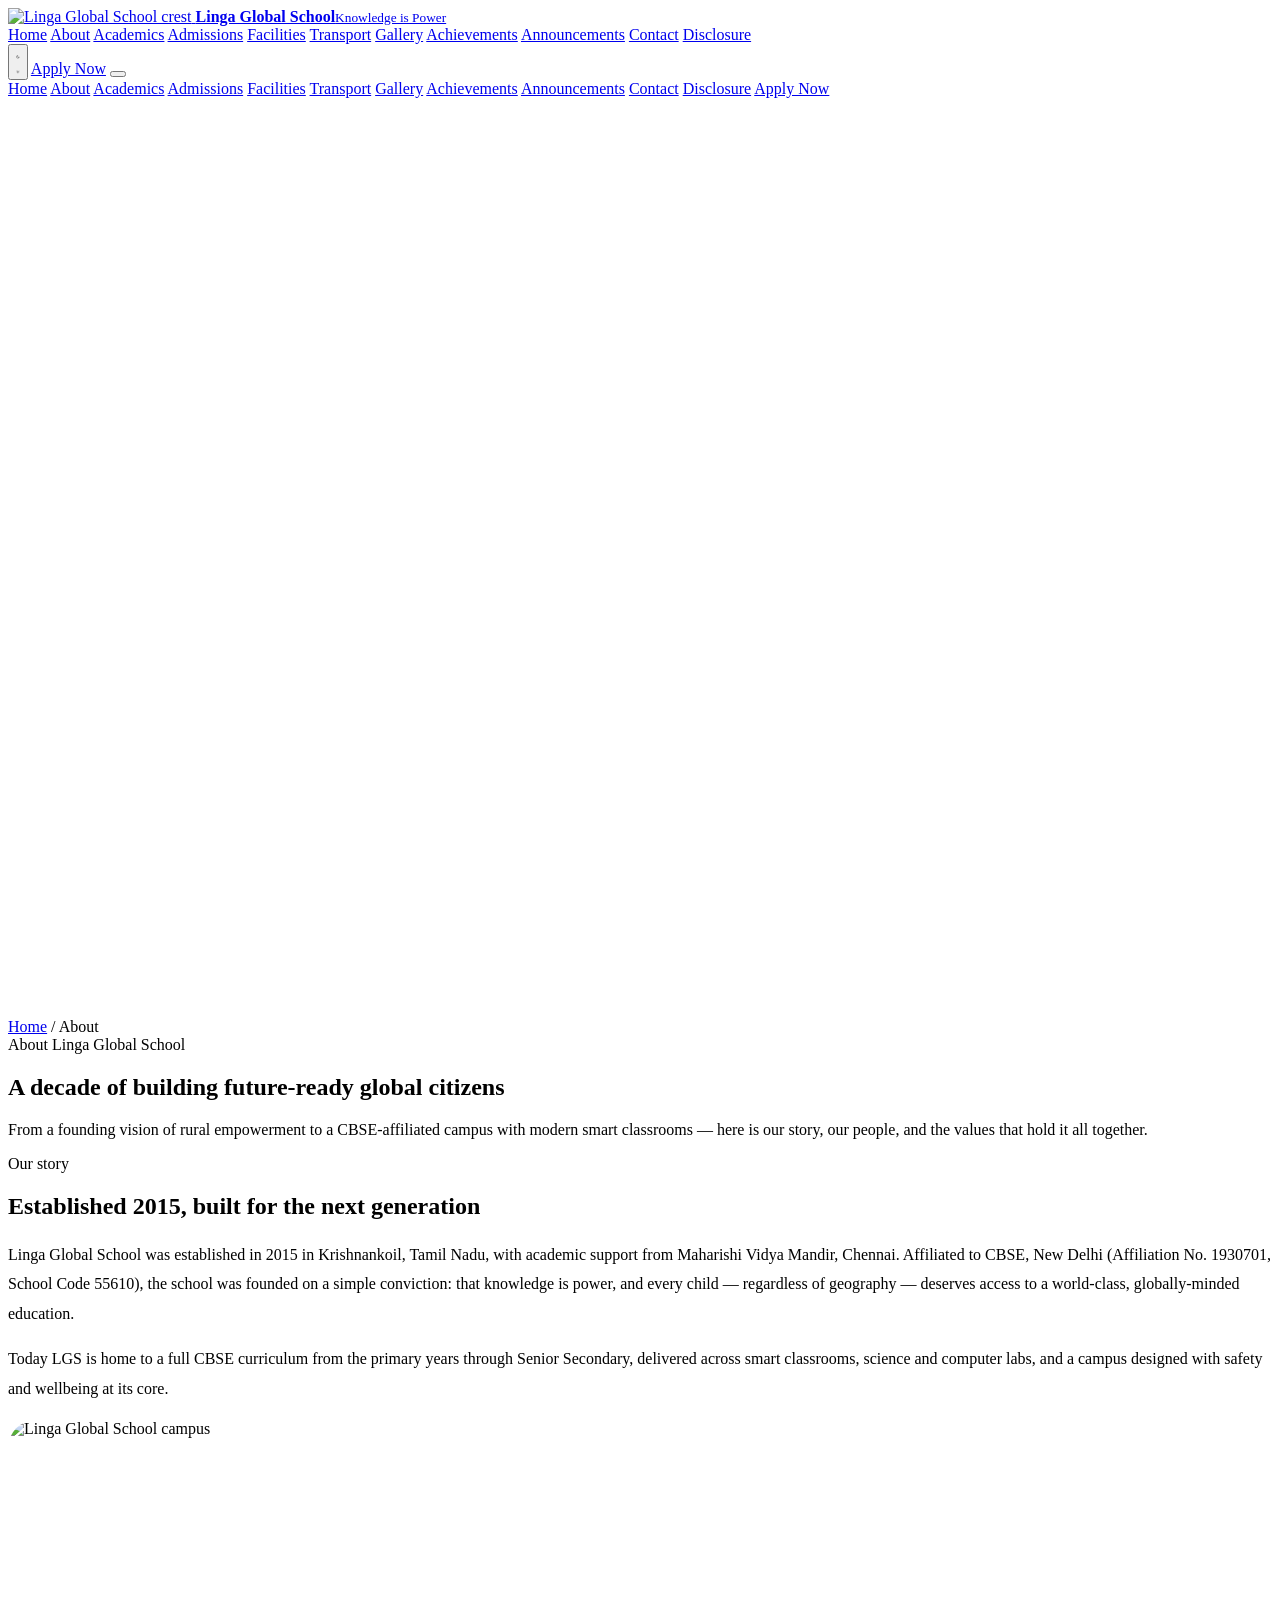
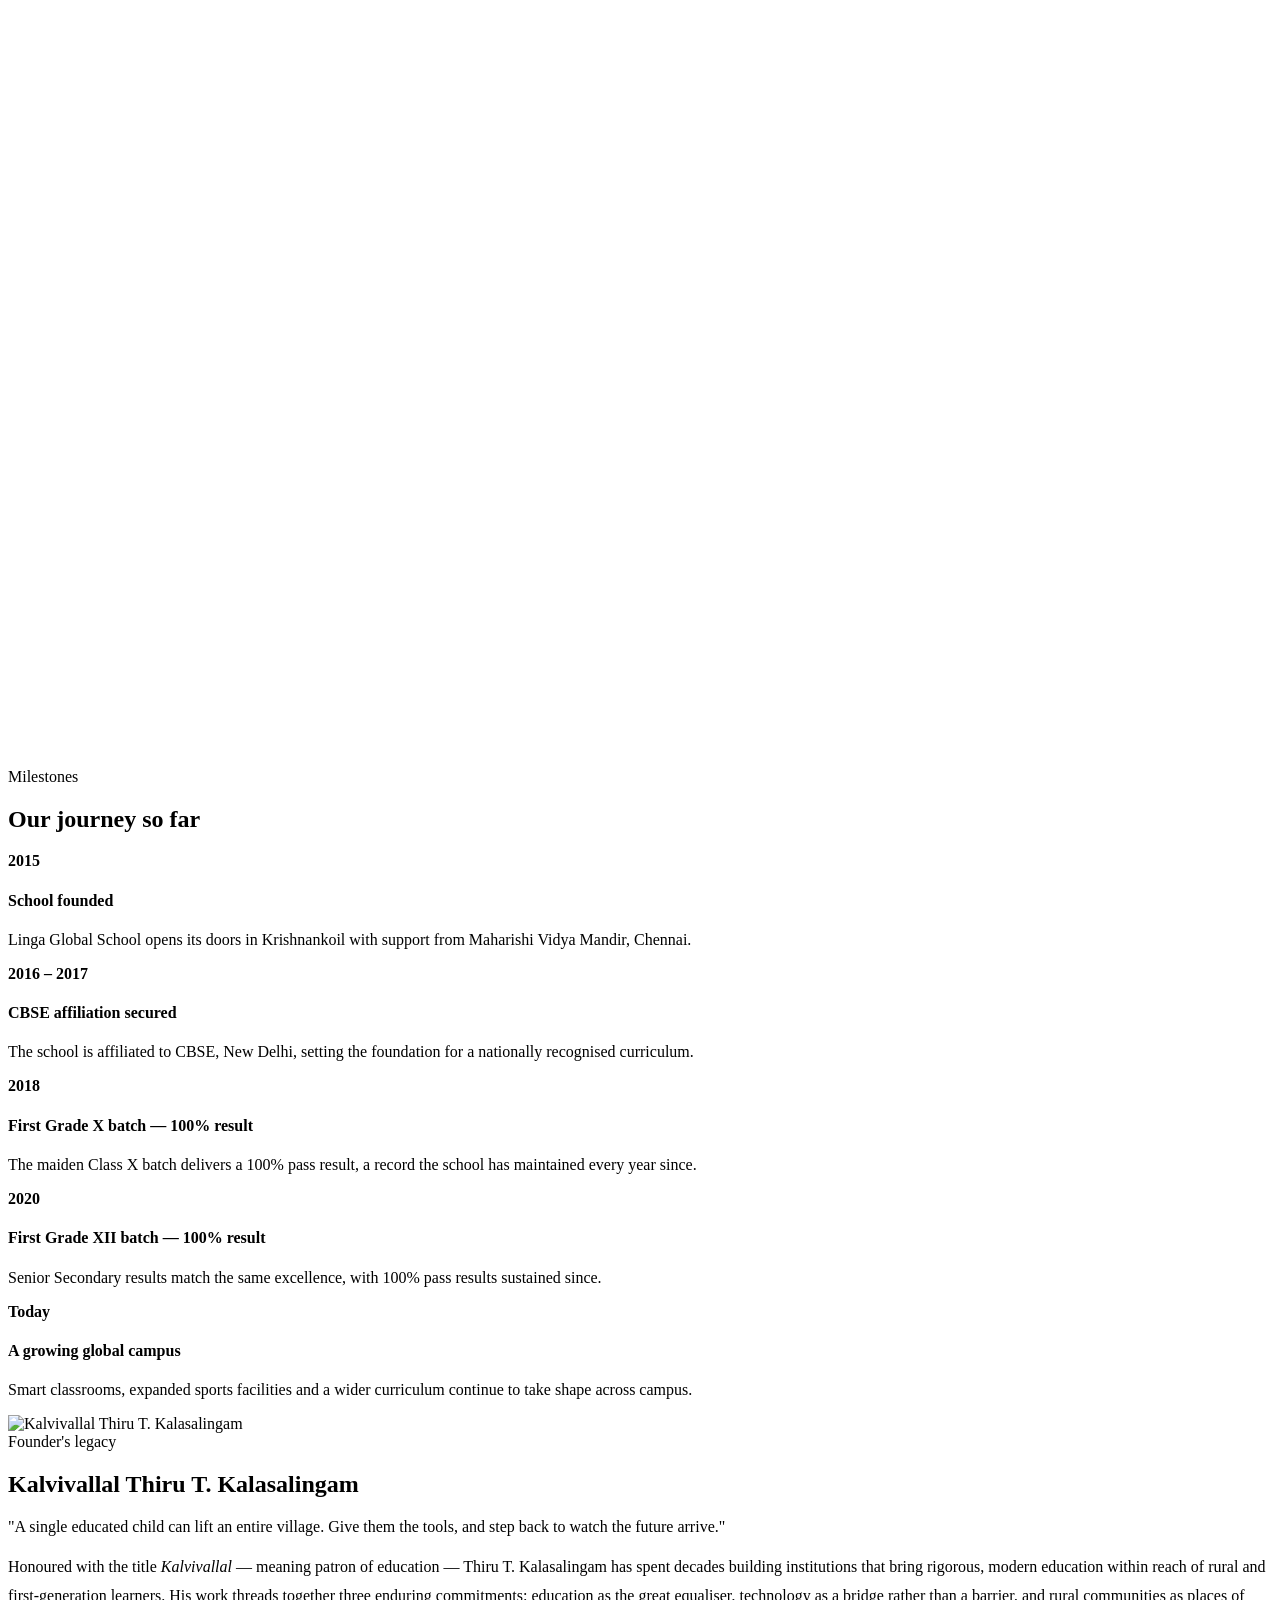
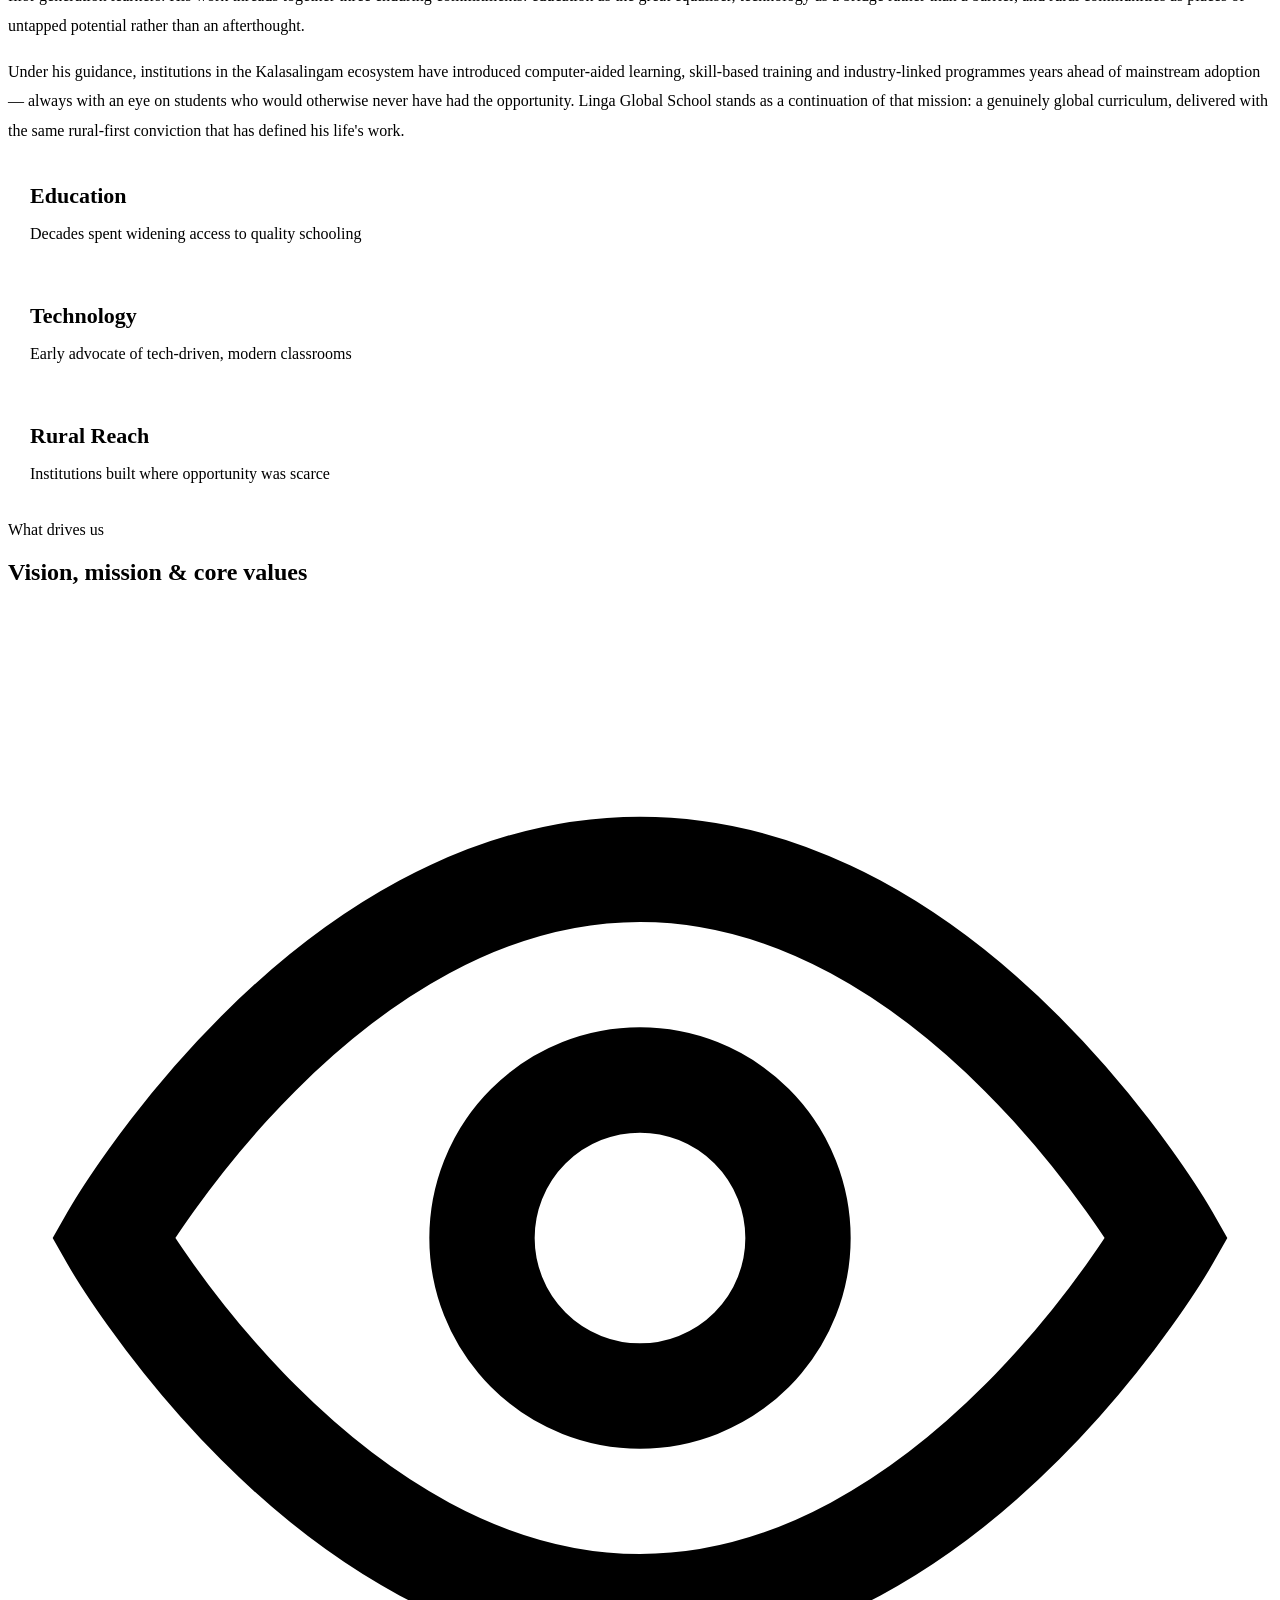
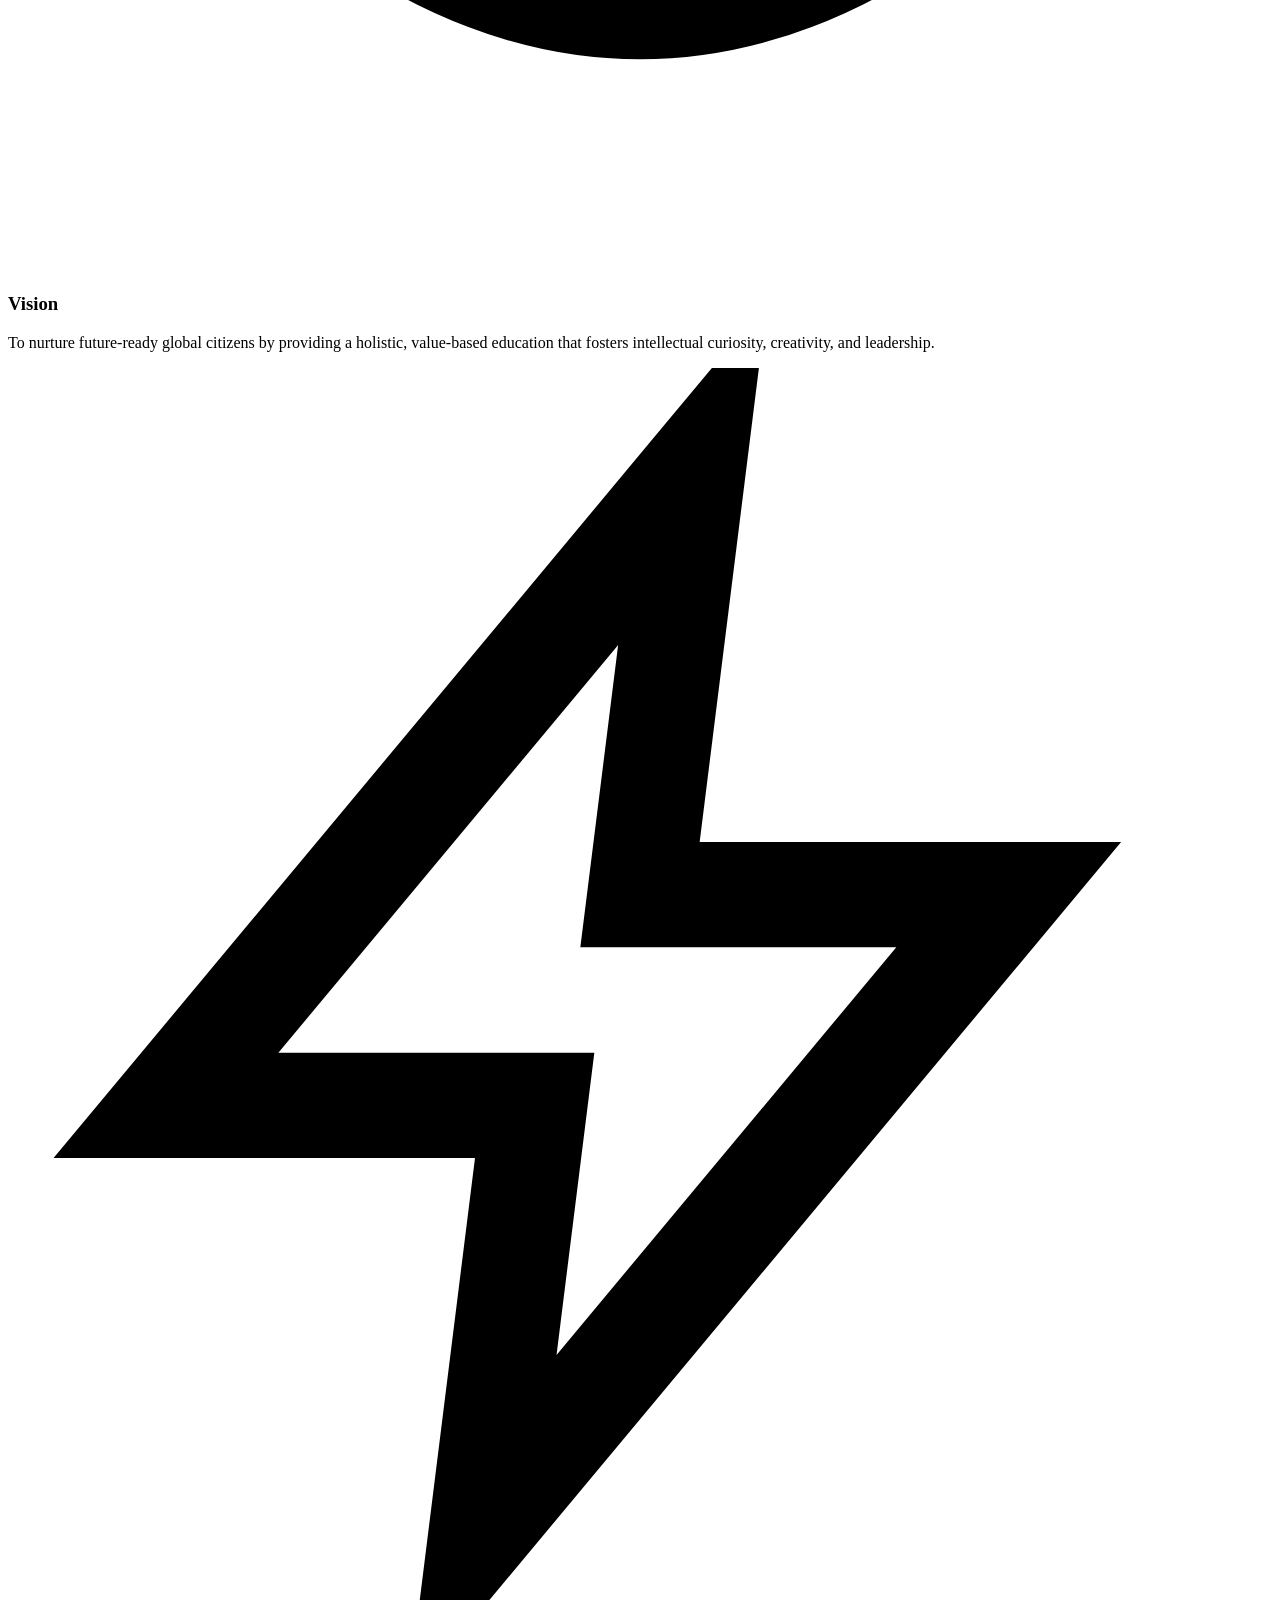
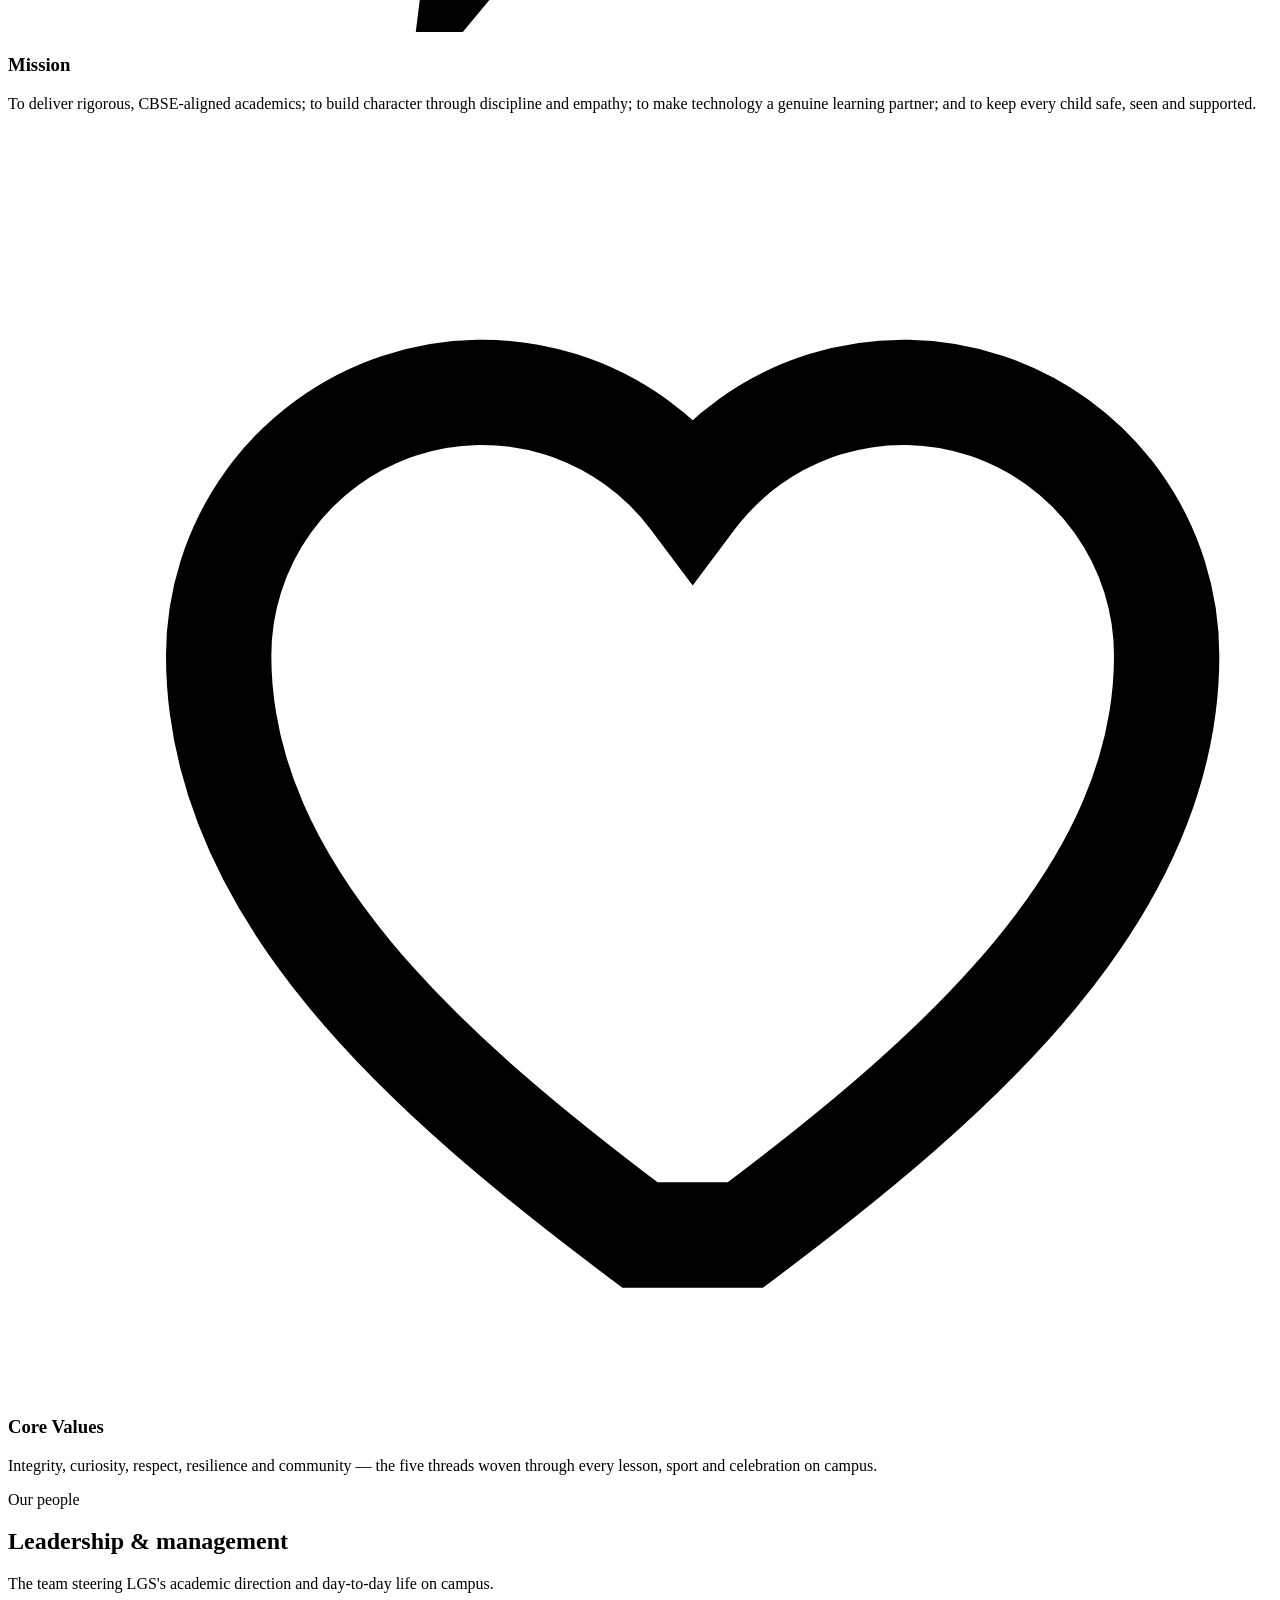
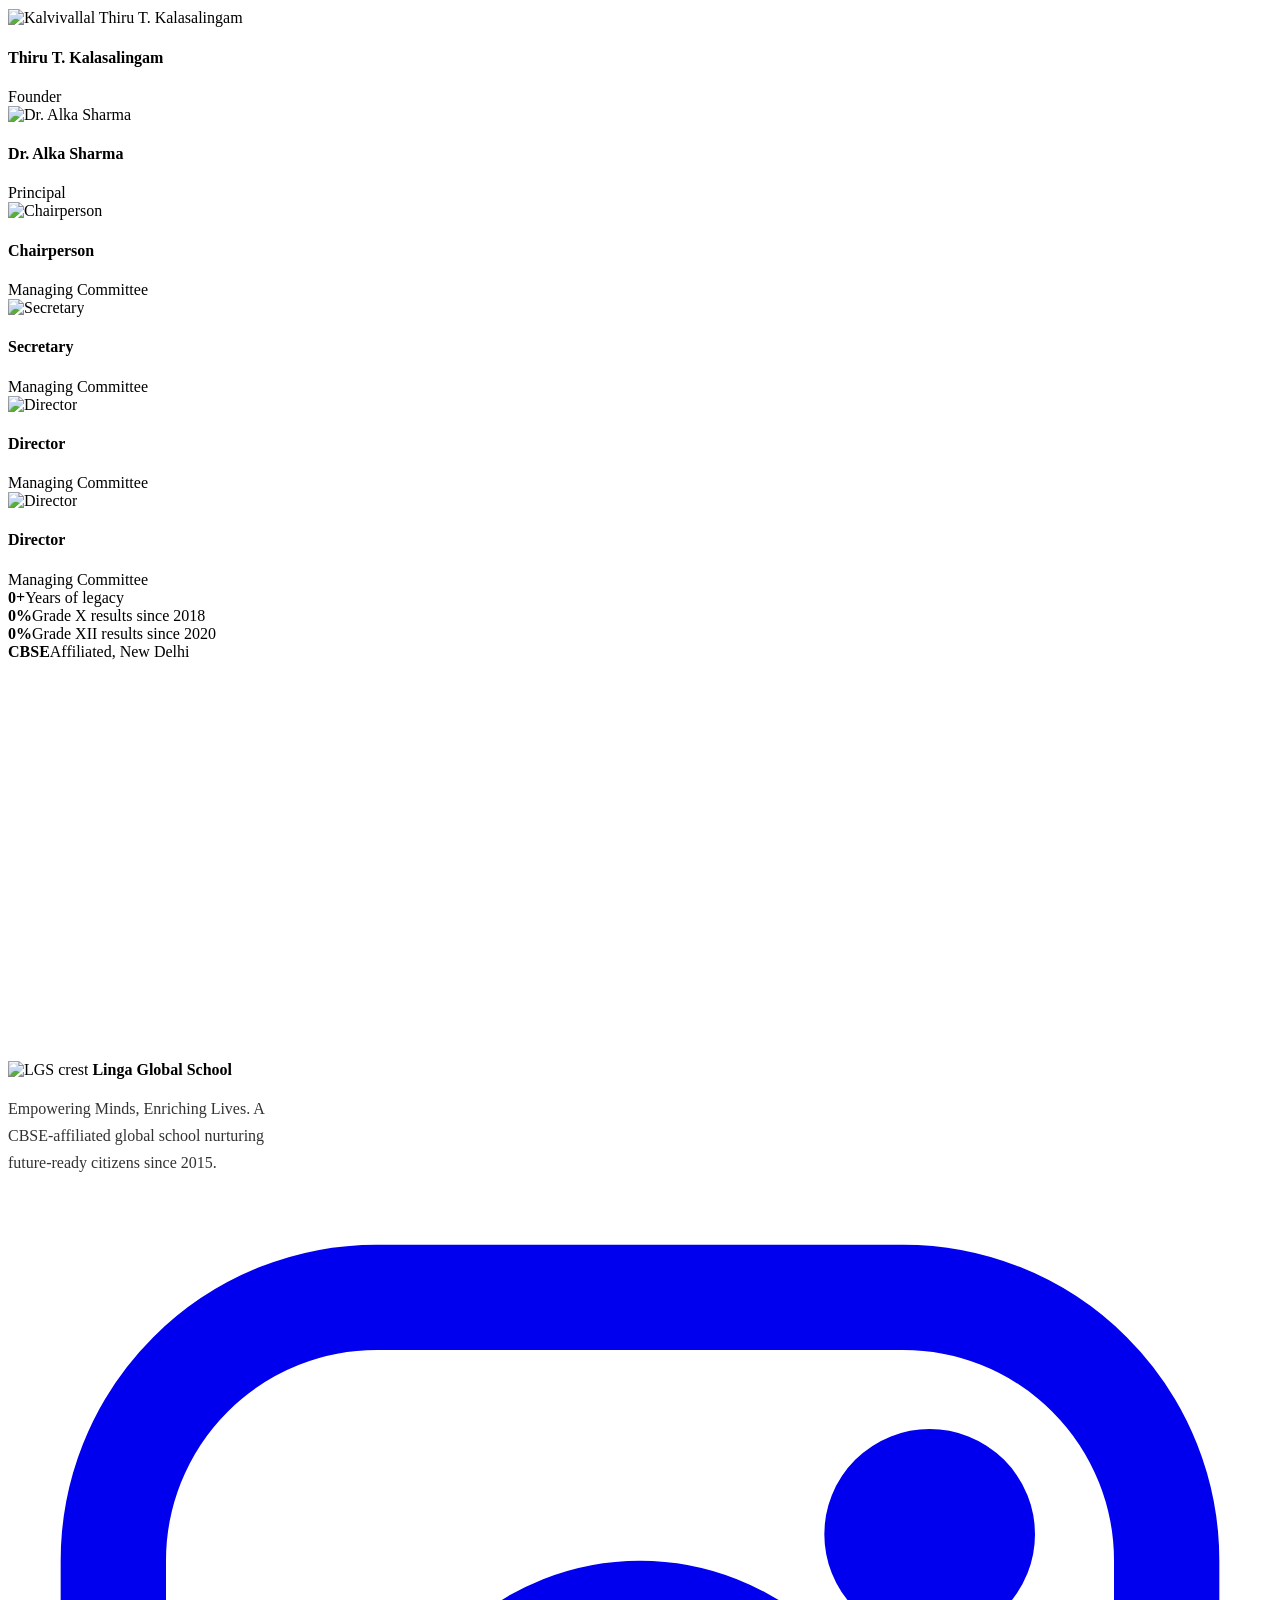
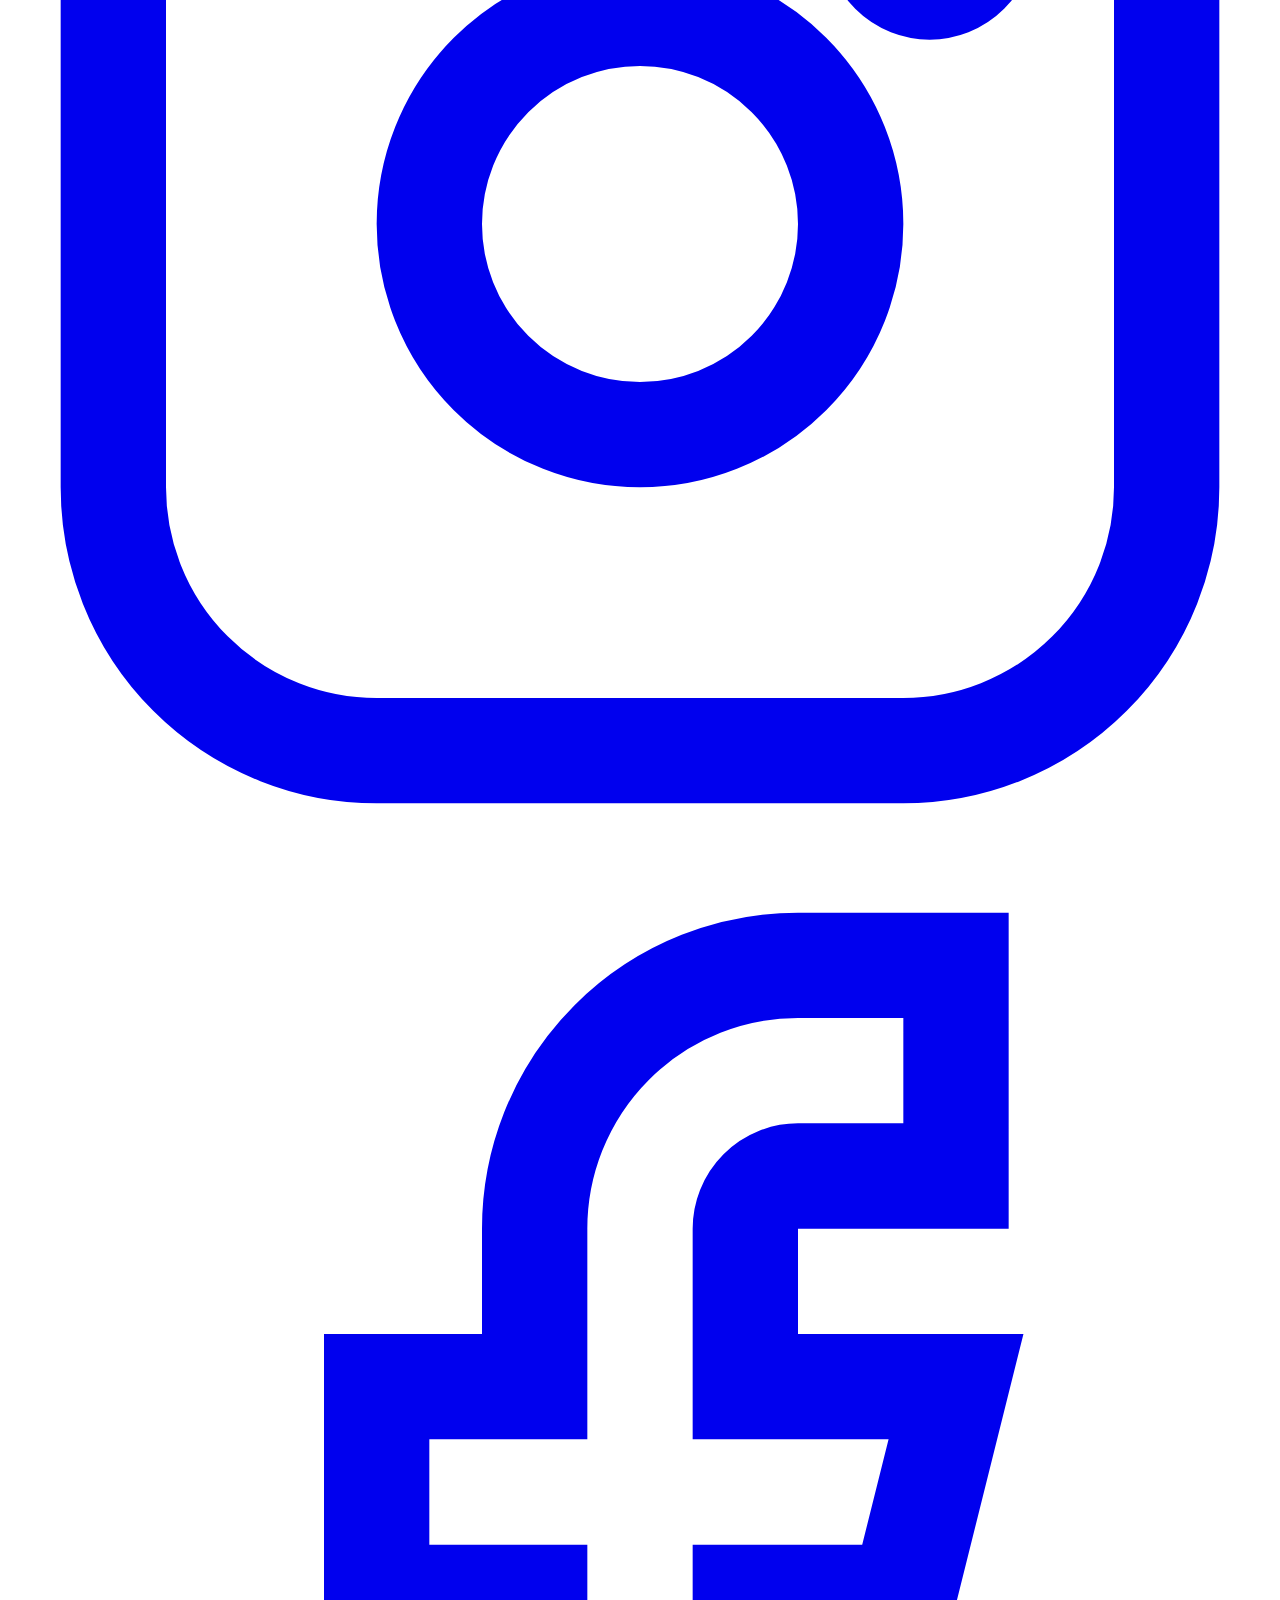
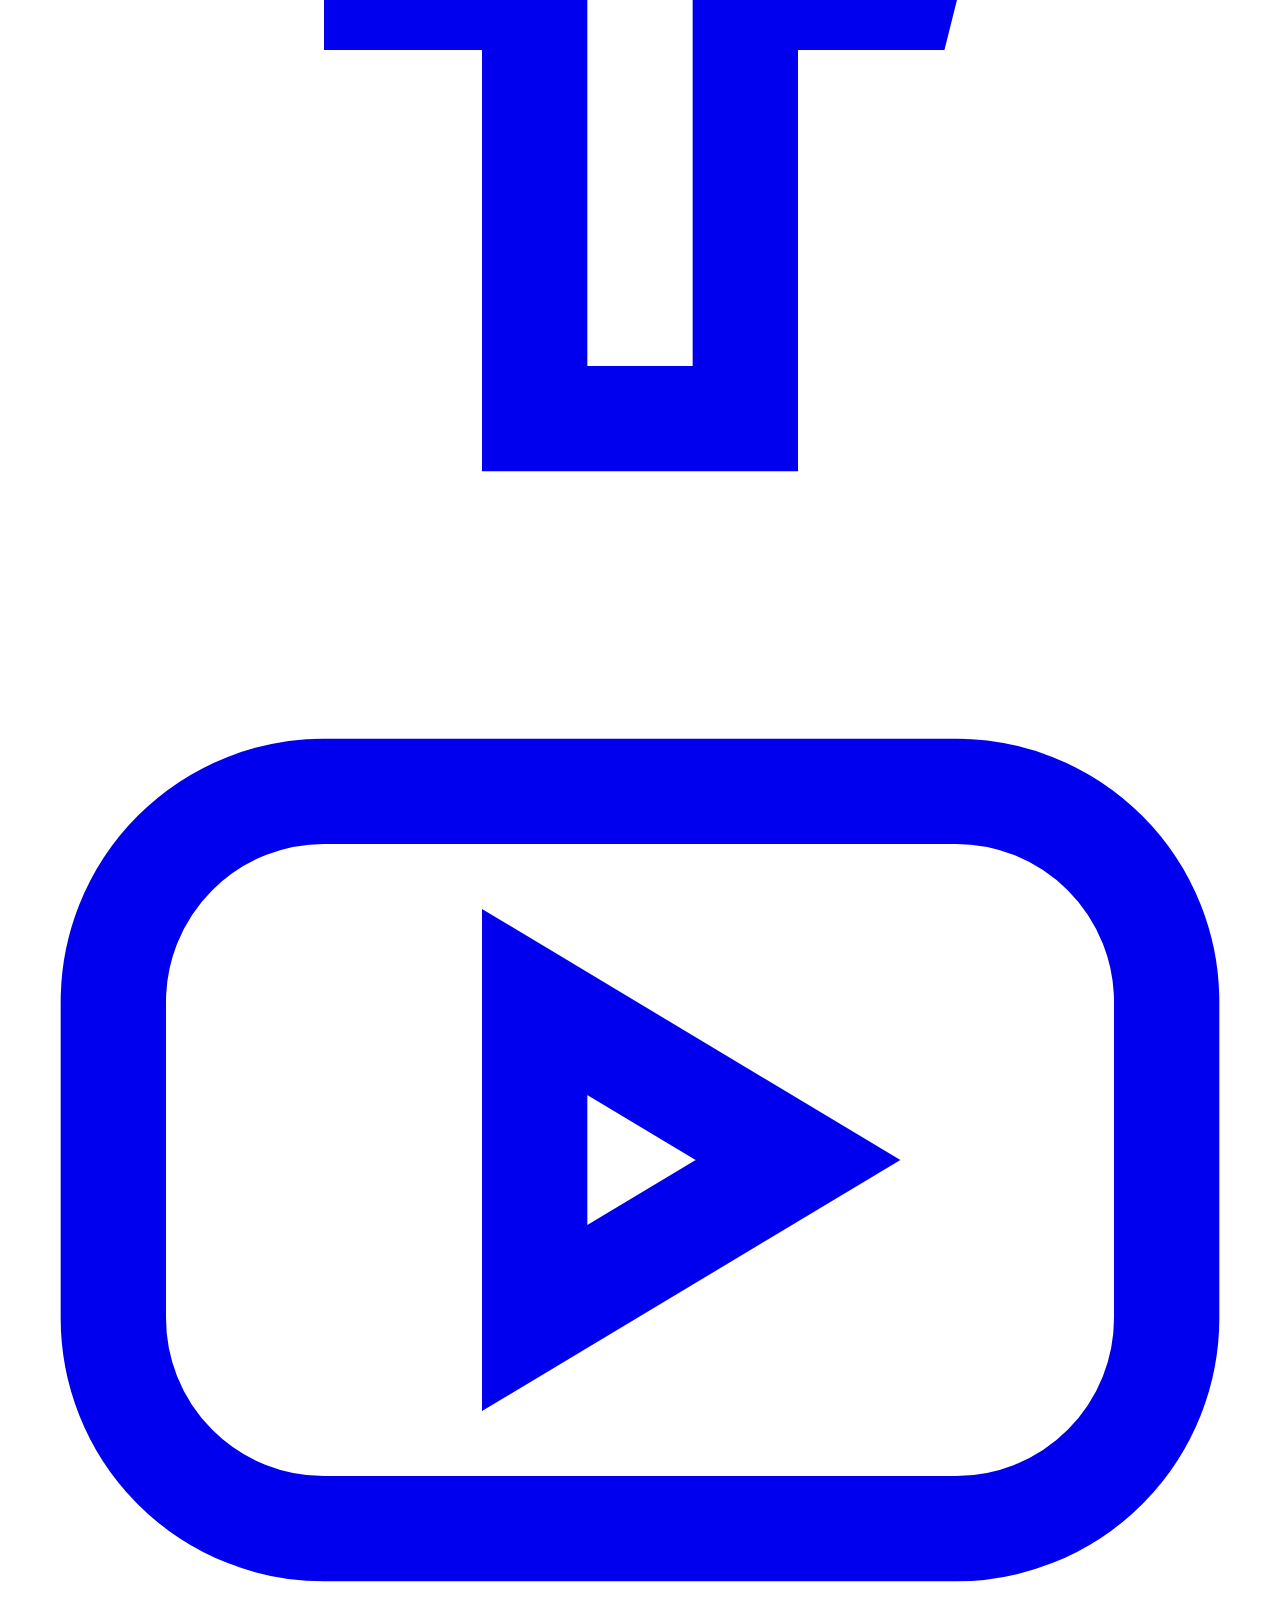
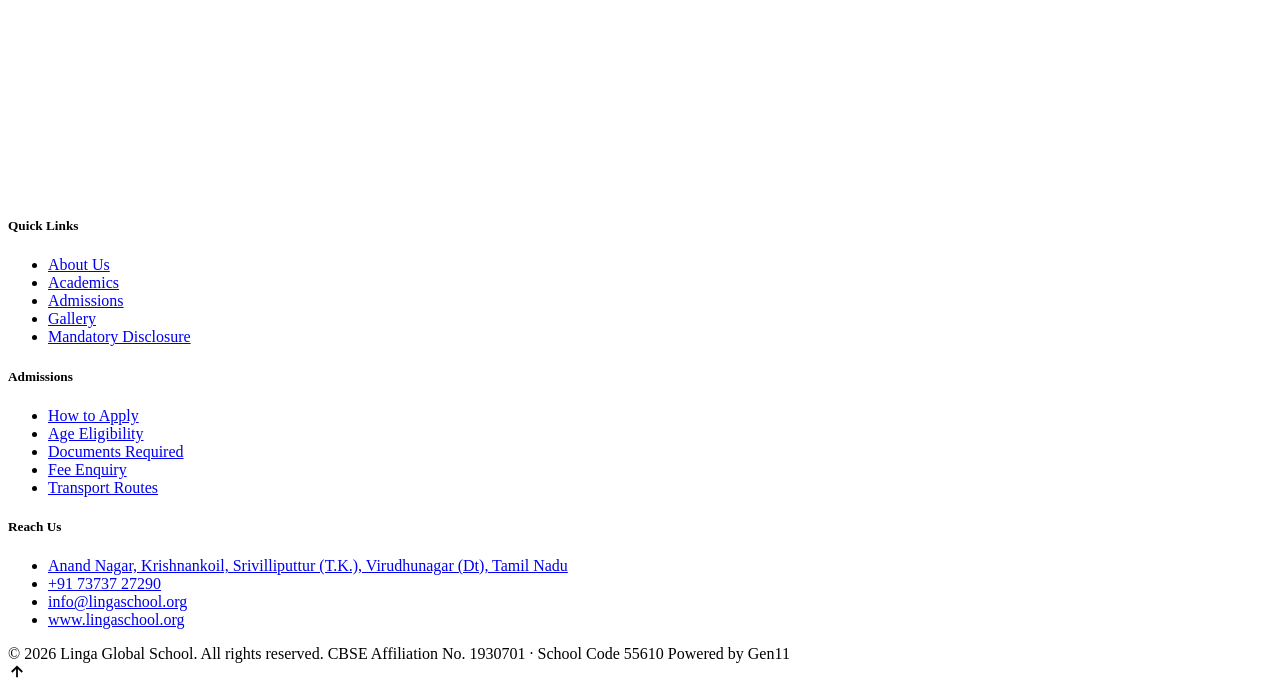
==== about.html @ 5d43a5f6 "Add files via upload" ====
<!DOCTYPE html>
<html lang="en">
<head>
<meta charset="UTF-8">
<meta name="viewport" content="width=device-width, initial-scale=1.0">
<title>About Us | Linga Global School</title>
<meta name="description" content="The story, founder, vision, mission and leadership of Linga Global School, Krishnankoil.">
<meta name="theme-color" content="#1B2E7A">
<link rel="icon" href="assets/images/logo-round.jpg">
<link rel="preconnect" href="https://fonts.googleapis.com">
<link href="https://fonts.googleapis.com/css2?family=Sora:wght@400;500;600;700;800&family=Plus+Jakarta+Sans:wght@400;500;600;700;800&family=JetBrains+Mono:wght@400;500;700&display=swap" rel="stylesheet">
<link rel="stylesheet" href="assets/css/style.css">
</head>
<body>

<div class="loader"><div class="loader-globe"></div></div>

<a href="#main" class="small" style="position:absolute;left:-9999px;top:0;">Skip to content</a>

<nav class="nav" id="siteNav">
  <div class="container nav-inner">
    <a href="index.html" class="brand">
      <img src="assets/images/logo-round.jpg" alt="Linga Global School crest">
      <span class="brand-text"><b>Linga Global School</b><small>Knowledge is Power</small></span>
    </a>
    <div class="nav-links">
        <a href="index.html" class="">Home</a>
        <a href="about.html" class="active">About</a>
        <a href="academics.html" class="">Academics</a>
        <a href="admissions.html" class="">Admissions</a>
        <a href="facilities.html" class="">Facilities</a>
        <a href="transport.html" class="">Transport</a>
        <a href="gallery.html" class="">Gallery</a>
        <a href="achievements.html" class="">Achievements</a>
        <a href="announcements.html" class="">Announcements</a>
        <a href="contact.html" class="">Contact</a>
        <a href="disclosure.html" class="">Disclosure</a>
    </div>
    <div class="nav-actions">
      <button class="theme-toggle" aria-label="Toggle dark mode">
        <svg class="moon" viewBox="0 0 24 24" fill="none" stroke="currentColor" stroke-width="2"><path d="M21 12.79A9 9 0 1 1 11.21 3 7 7 0 0 0 21 12.79z"/></svg>
        <svg class="sun" viewBox="0 0 24 24" fill="none" stroke="currentColor" stroke-width="2"><circle cx="12" cy="12" r="4"/><path d="M12 2v2M12 20v2M4.9 4.9l1.4 1.4M17.7 17.7l1.4 1.4M2 12h2M20 12h2M4.9 19.1l1.4-1.4M17.7 6.3l1.4-1.4"/></svg>
      </button>
      <a href="admissions.html" class="btn btn-primary btn-sm magnetic"><span>Apply Now</span></a>
      <button class="nav-burger" aria-label="Open menu"><span></span></button>
    </div>
  </div>
</nav>

<div class="mobile-panel">
    <a href="index.html">Home</a>
    <a href="about.html">About</a>
    <a href="academics.html">Academics</a>
    <a href="admissions.html">Admissions</a>
    <a href="facilities.html">Facilities</a>
    <a href="transport.html">Transport</a>
    <a href="gallery.html">Gallery</a>
    <a href="achievements.html">Achievements</a>
    <a href="announcements.html">Announcements</a>
    <a href="contact.html">Contact</a>
    <a href="disclosure.html">Disclosure</a>
    <a href="admissions.html" class="btn btn-primary btn-block mt-24"><span>Apply Now</span></a>
</div>

<main id="main">

<section class="page-hero">
  <div class="orbit-field" aria-hidden="true">
    <div class="orb orb-blue" style="width:420px;height:420px;top:-160px;right:-120px;"></div>
    <div class="ring" style="width:500px;height:500px;top:-80px;right:-160px;"></div>
  </div>
  <div class="container">
    <div class="crumb"><a href="index.html">Home</a> / About</div>
    <span class="eyebrow" data-reveal>About Linga Global School</span>
    <h1 data-reveal>A decade of building future-ready global citizens</h1>
    <p data-reveal>From a founding vision of rural empowerment to a CBSE-affiliated campus with modern smart classrooms — here is our story, our people, and the values that hold it all together.</p>
  </div>
</section>

<section>
  <div class="container grid-2" style="align-items:center;">
    <div data-reveal="left">
      <span class="eyebrow">Our story</span>
      <h2 class="mt-16">Established 2015, built for the next generation</h2>
      <p class="muted mt-16" style="line-height:1.85;">Linga Global School was established in 2015 in Krishnankoil, Tamil Nadu, with academic support from Maharishi Vidya Mandir, Chennai. Affiliated to CBSE, New Delhi (Affiliation No. 1930701, School Code 55610), the school was founded on a simple conviction: that knowledge is power, and every child — regardless of geography — deserves access to a world-class, globally-minded education.</p>
      <p class="muted mt-16" style="line-height:1.85;">Today LGS is home to a full CBSE curriculum from the primary years through Senior Secondary, delivered across smart classrooms, science and computer labs, and a campus designed with safety and wellbeing at its core.</p>
    </div>
    <div class="hero-photo" style="position:relative;aspect-ratio:4/3;border-radius:28px;overflow:hidden;box-shadow:var(--shadow-2);" data-reveal="right">
      <img src="assets/images/school-building.jpg" alt="Linga Global School campus">
    </div>
  </div>
</section>

<section style="background:var(--bg-alt);">
  <div class="container">
    <div class="section-head" data-reveal>
      <span class="eyebrow">Milestones</span>
      <h2>Our journey so far</h2>
    </div>
    <div class="timeline">
      <div class="t-item" data-reveal="left"><div class="t-dot"></div><b>2015</b><h4>School founded</h4><p>Linga Global School opens its doors in Krishnankoil with support from Maharishi Vidya Mandir, Chennai.</p></div>
      <div class="t-item" data-reveal="left"><div class="t-dot"></div><b>2016 – 2017</b><h4>CBSE affiliation secured</h4><p>The school is affiliated to CBSE, New Delhi, setting the foundation for a nationally recognised curriculum.</p></div>
      <div class="t-item" data-reveal="left"><div class="t-dot"></div><b>2018</b><h4>First Grade X batch — 100% result</h4><p>The maiden Class X batch delivers a 100% pass result, a record the school has maintained every year since.</p></div>
      <div class="t-item" data-reveal="left"><div class="t-dot"></div><b>2020</b><h4>First Grade XII batch — 100% result</h4><p>Senior Secondary results match the same excellence, with 100% pass results sustained since.</p></div>
      <div class="t-item" data-reveal="left"><div class="t-dot"></div><b>Today</b><h4>A growing global campus</h4><p>Smart classrooms, expanded sports facilities and a wider curriculum continue to take shape across campus.</p></div>
    </div>
  </div>
</section>

<section id="founder">
  <div class="container founder-wrap">
    <div class="founder-photo" data-reveal="left">
      <div class="frame"><img src="assets/images/founder.jpg" alt="Kalvivallal Thiru T. Kalasalingam"></div>
    </div>
    <div data-reveal="right">
      <span class="eyebrow">Founder's legacy</span>
      <h2 class="mt-16">Kalvivallal Thiru T. Kalasalingam</h2>
      <p class="founder-quote">"A single educated child can lift an entire village. Give them the tools, and step back to watch the future arrive."</p>
      <p class="muted" style="line-height:1.85;">Honoured with the title <em>Kalvivallal</em> — meaning patron of education — Thiru T. Kalasalingam has spent decades building institutions that bring rigorous, modern education within reach of rural and first-generation learners. His work threads together three enduring commitments: education as the great equaliser, technology as a bridge rather than a barrier, and rural communities as places of untapped potential rather than an afterthought.</p>
      <p class="muted mt-16" style="line-height:1.85;">Under his guidance, institutions in the Kalasalingam ecosystem have introduced computer-aided learning, skill-based training and industry-linked programmes years ahead of mainstream adoption — always with an eye on students who would otherwise never have had the opportunity. Linga Global School stands as a continuation of that mission: a genuinely global curriculum, delivered with the same rural-first conviction that has defined his life's work.</p>
      <div class="grid-3 mt-40">
        <div class="glass" style="padding:22px;"><b class="text-royal" style="font-family:var(--f-mono);font-size:22px;">Education</b><p class="small muted mt-8">Decades spent widening access to quality schooling</p></div>
        <div class="glass" style="padding:22px;"><b class="text-royal" style="font-family:var(--f-mono);font-size:22px;">Technology</b><p class="small muted mt-8">Early advocate of tech-driven, modern classrooms</p></div>
        <div class="glass" style="padding:22px;"><b class="text-royal" style="font-family:var(--f-mono);font-size:22px;">Rural Reach</b><p class="small muted mt-8">Institutions built where opportunity was scarce</p></div>
      </div>
    </div>
  </div>
</section>

<section style="background:var(--bg-alt);">
  <div class="container">
    <div class="section-head center" data-reveal>
      <span class="eyebrow">What drives us</span>
      <h2>Vision, mission &amp; core values</h2>
    </div>
    <div class="grid-3 stagger">
      <div class="card" data-reveal>
        <div class="icon-wrap"><svg viewBox="0 0 24 24" fill="none" stroke="currentColor" stroke-width="2"><circle cx="12" cy="12" r="3"/><path d="M2 12s4-7 10-7 10 7 10 7-4 7-10 7-10-7-10-7z"/></svg></div>
        <h3>Vision</h3>
        <p>To nurture future-ready global citizens by providing a holistic, value-based education that fosters intellectual curiosity, creativity, and leadership.</p>
      </div>
      <div class="card" data-reveal>
        <div class="icon-wrap"><svg viewBox="0 0 24 24" fill="none" stroke="currentColor" stroke-width="2"><path d="M13 2L3 14h7l-1 8 10-12h-7l1-8z"/></svg></div>
        <h3>Mission</h3>
        <p>To deliver rigorous, CBSE-aligned academics; to build character through discipline and empathy; to make technology a genuine learning partner; and to keep every child safe, seen and supported.</p>
      </div>
      <div class="card" data-reveal>
        <div class="icon-wrap"><svg viewBox="0 0 24 24" fill="none" stroke="currentColor" stroke-width="2"><path d="M12 21c-4-3-8-6.5-8-11a5 5 0 0 1 9-3 5 5 0 0 1 9 3c0 4.5-4 8-8 11z"/></svg></div>
        <h3>Core Values</h3>
        <p>Integrity, curiosity, respect, resilience and community — the five threads woven through every lesson, sport and celebration on campus.</p>
      </div>
    </div>
  </div>
</section>

<section>
  <div class="container">
    <div class="section-head center" data-reveal>
      <span class="eyebrow">Our people</span>
      <h2>Leadership &amp; management</h2>
      <p>The team steering LGS's academic direction and day-to-day life on campus.</p>
    </div>
    <div class="grid-4 stagger">
      <div class="leader-card" data-reveal><div class="photo"><img src="assets/images/founder.jpg" alt="Kalvivallal Thiru T. Kalasalingam"></div><h4>Thiru T. Kalasalingam</h4><span>Founder</span></div>
      <div class="leader-card" data-reveal><div class="photo"><img src="assets/images/principal.png" alt="Dr. Alka Sharma"></div><h4>Dr. Alka Sharma</h4><span>Principal</span></div>
      <div class="leader-card" data-reveal><div class="photo"><img src="assets/images/chairman.png" alt="Chairperson"></div><h4>Chairperson</h4><span>Managing Committee</span></div>
      <div class="leader-card" data-reveal><div class="photo"><img src="assets/images/secretary.png" alt="Secretary"></div><h4>Secretary</h4><span>Managing Committee</span></div>
      <div class="leader-card" data-reveal><div class="photo"><img src="assets/images/leader-1.png" alt="Director"></div><h4>Director</h4><span>Managing Committee</span></div>
      <div class="leader-card" data-reveal><div class="photo"><img src="assets/images/leader-2.png" alt="Director"></div><h4>Director</h4><span>Managing Committee</span></div>
    </div>
  </div>
</section>

<section style="background:var(--bg-alt);">
  <div class="container">
    <div class="counter-band" data-reveal="scale">
      <div class="grid-4">
        <div class="stat-cell"><b data-counter="10" data-suffix="+">0+</b><span>Years of legacy</span></div>
        <div class="stat-cell"><b data-counter="100" data-suffix="%">0%</b><span>Grade X results since 2018</span></div>
        <div class="stat-cell"><b data-counter="100" data-suffix="%">0%</b><span>Grade XII results since 2020</span></div>
        <div class="stat-cell"><b>CBSE</b><span>Affiliated, New Delhi</span></div>
      </div>
    </div>
  </div>
</section>

<footer class="footer">
  <div class="orbit-field" aria-hidden="true">
    <div class="orb orb-gold" style="width:400px;height:400px;top:-150px;right:-100px;opacity:.12"></div>
  </div>
  <div class="container footer-grid">
    <div>
      <div class="footer-brand">
        <img src="assets/images/logo-round.jpg" alt="LGS crest">
        <b>Linga Global School</b>
      </div>
      <p class="small" style="max-width:280px;line-height:1.7;opacity:.8;">Empowering Minds, Enriching Lives. A CBSE-affiliated global school nurturing future-ready citizens since 2015.</p>
      <div class="socials mt-24">
        <a href="https://www.instagram.com/lgs_official_2015/" target="_blank" rel="noopener" aria-label="Instagram"><svg viewBox="0 0 24 24" fill="none" stroke="currentColor" stroke-width="2"><rect x="2" y="2" width="20" height="20" rx="5"/><circle cx="12" cy="12" r="4"/><circle cx="17.5" cy="6.5" r="1"/></svg></a>
        <a href="https://www.facebook.com" target="_blank" rel="noopener" aria-label="Facebook"><svg viewBox="0 0 24 24" fill="none" stroke="currentColor" stroke-width="2"><path d="M18 2h-3a5 5 0 0 0-5 5v3H7v4h3v8h4v-8h3l1-4h-4V7a1 1 0 0 1 1-1h3z"/></svg></a>
        <a href="https://www.youtube.com" target="_blank" rel="noopener" aria-label="YouTube"><svg viewBox="0 0 24 24" fill="none" stroke="currentColor" stroke-width="2"><rect x="2" y="5" width="20" height="14" rx="4"/><path d="M10 9l5 3-5 3z"/></svg></a>
      </div>
    </div>
    <div>
      <h5>Quick Links</h5>
      <ul>
        <li><a href="about.html">About Us</a></li>
        <li><a href="academics.html">Academics</a></li>
        <li><a href="admissions.html">Admissions</a></li>
        <li><a href="gallery.html">Gallery</a></li>
        <li><a href="disclosure.html">Mandatory Disclosure</a></li>
      </ul>
    </div>
    <div>
      <h5>Admissions</h5>
      <ul>
        <li><a href="admissions.html">How to Apply</a></li>
        <li><a href="admissions.html#eligibility">Age Eligibility</a></li>
        <li><a href="admissions.html#documents">Documents Required</a></li>
        <li><a href="contact.html">Fee Enquiry</a></li>
        <li><a href="transport.html">Transport Routes</a></li>
      </ul>
    </div>
    <div>
      <h5>Reach Us</h5>
      <ul>
        <li><a href="https://maps.google.com/?q=Linga+Global+School+Anand+Nagar+Krishnankoil+Srivilliputtur+Virudhunagar+Tamil+Nadu" target="_blank" rel="noopener">Anand Nagar, Krishnankoil, Srivilliputtur (T.K.), Virudhunagar (Dt), Tamil Nadu</a></li>
        <li><a href="tel:+917373727290">+91 73737 27290</a></li>
        <li><a href="mailto:info@lingaschool.org">info@lingaschool.org</a></li>
        <li><a href="https://www.lingaschool.org" target="_blank" rel="noopener">www.lingaschool.org</a></li>
      </ul>
    </div>
  </div>
  <div class="container footer-bottom">
    <span>&copy; <span id="year"></span> Linga Global School. All rights reserved. CBSE Affiliation No. 1930701 &middot; School Code 55610</span>
    <span class="credit">Powered by Gen11</span>
  </div>
</footer>

<div class="back-top" aria-label="Back to top">
  <svg width="18" height="18" viewBox="0 0 24 24" fill="none" stroke="currentColor" stroke-width="2.4"><path d="M12 19V5M5 12l7-7 7 7"/></svg>
</div>

<script>document.getElementById('year') && (document.getElementById('year').textContent = new Date().getFullYear());</script>
<script src="assets/js/main.js"></script>

</main>
</body>
</html>
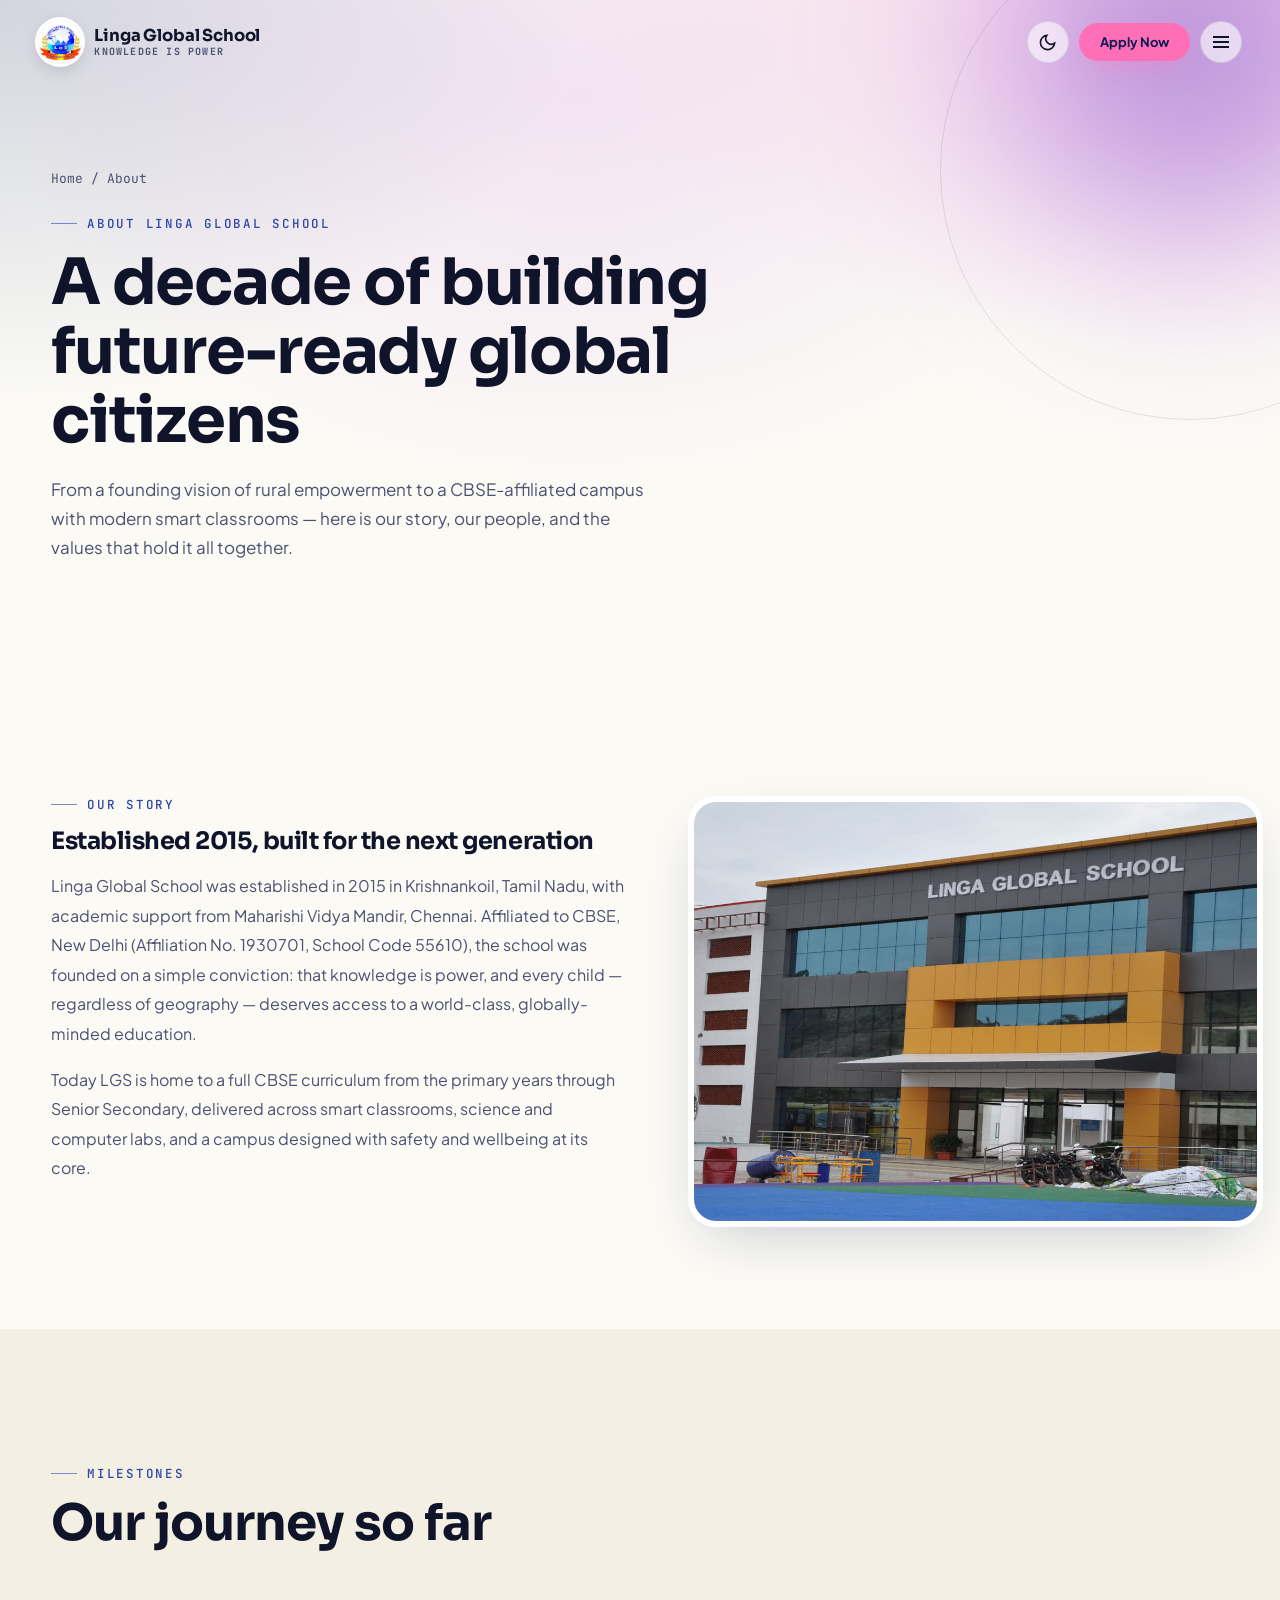
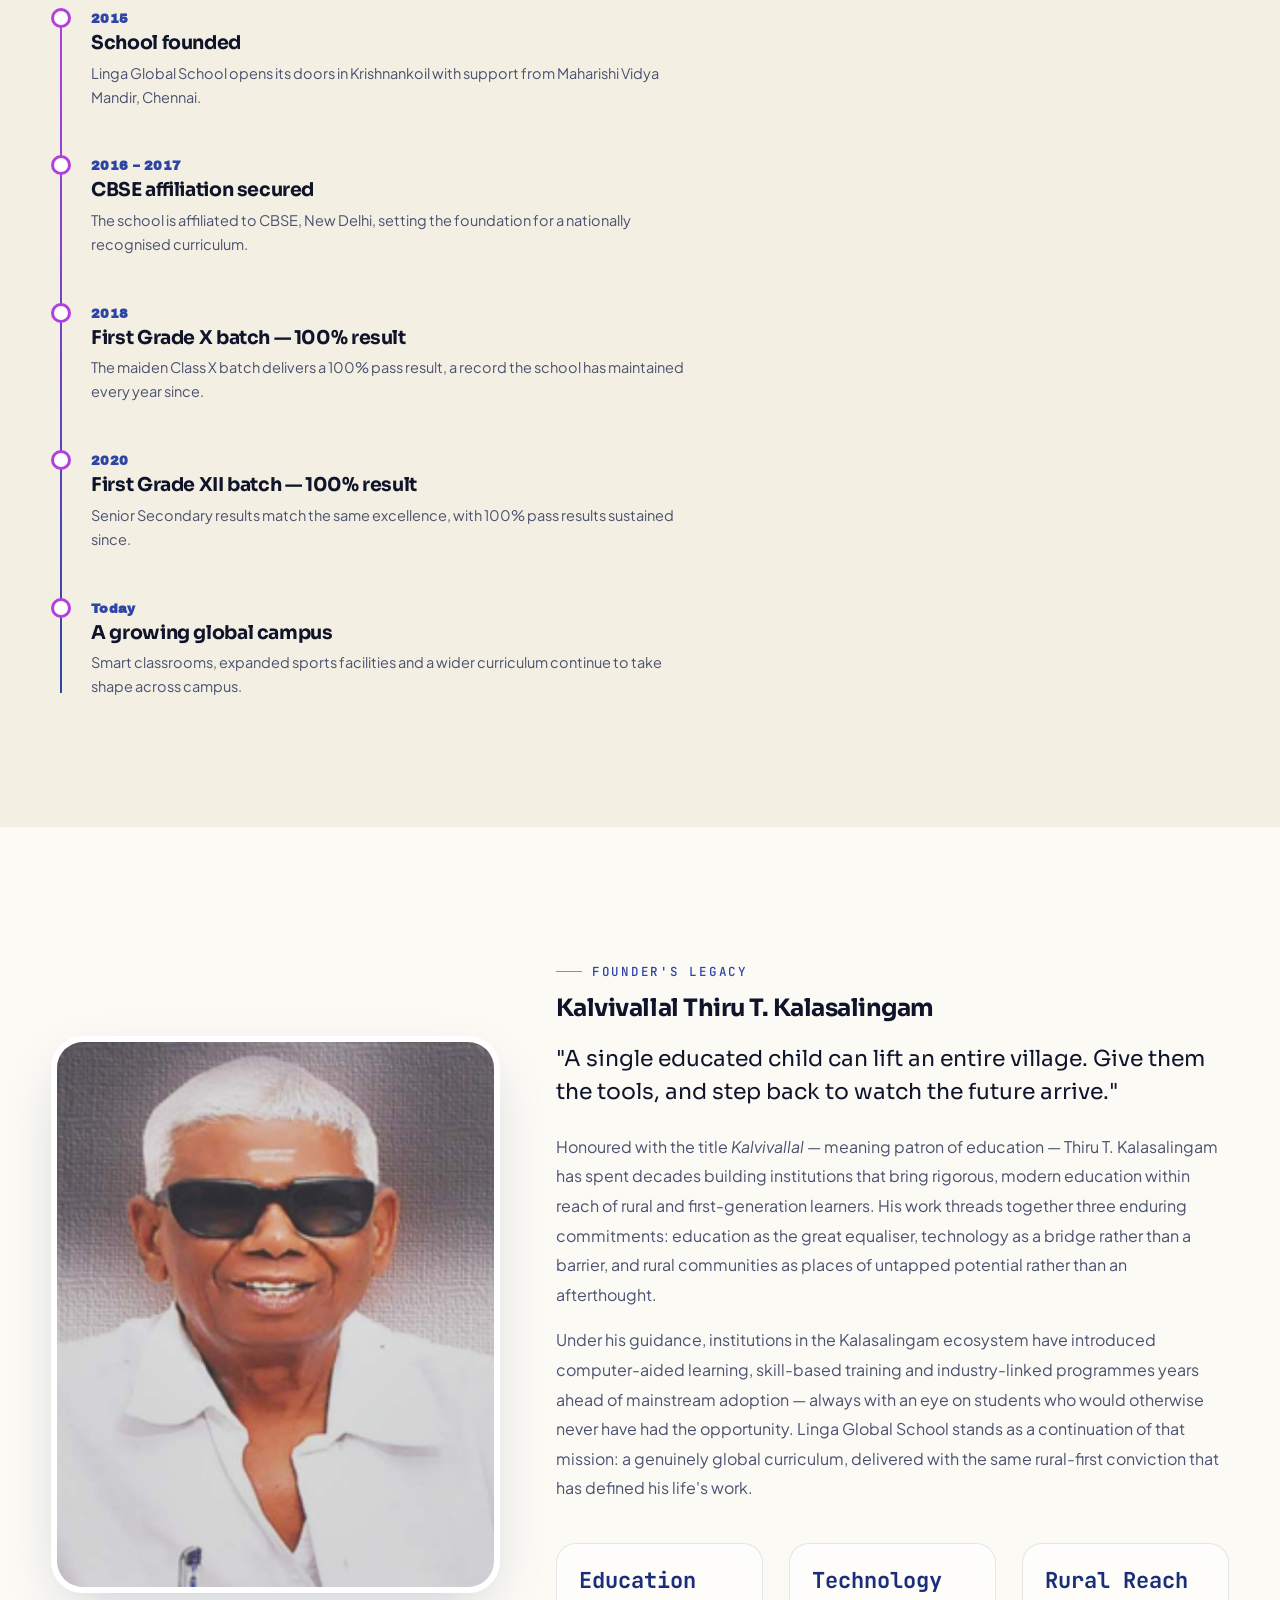
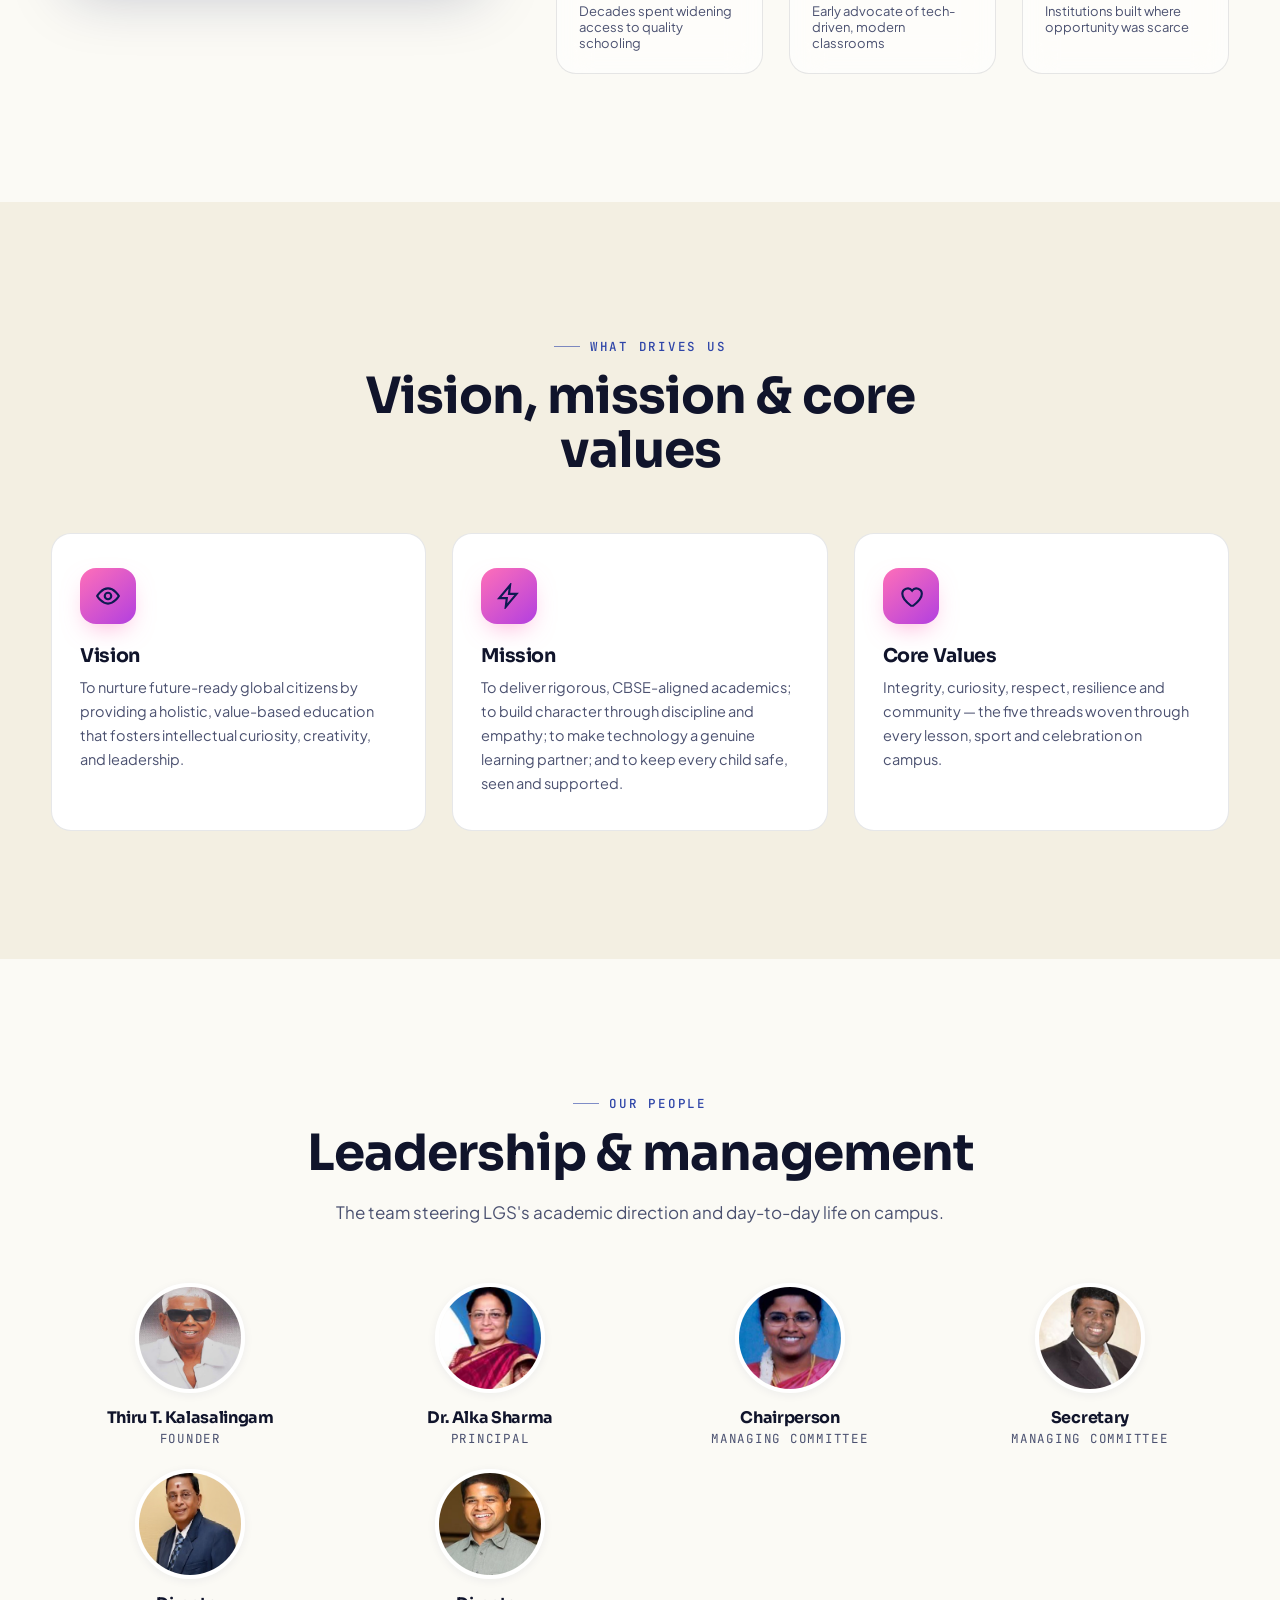
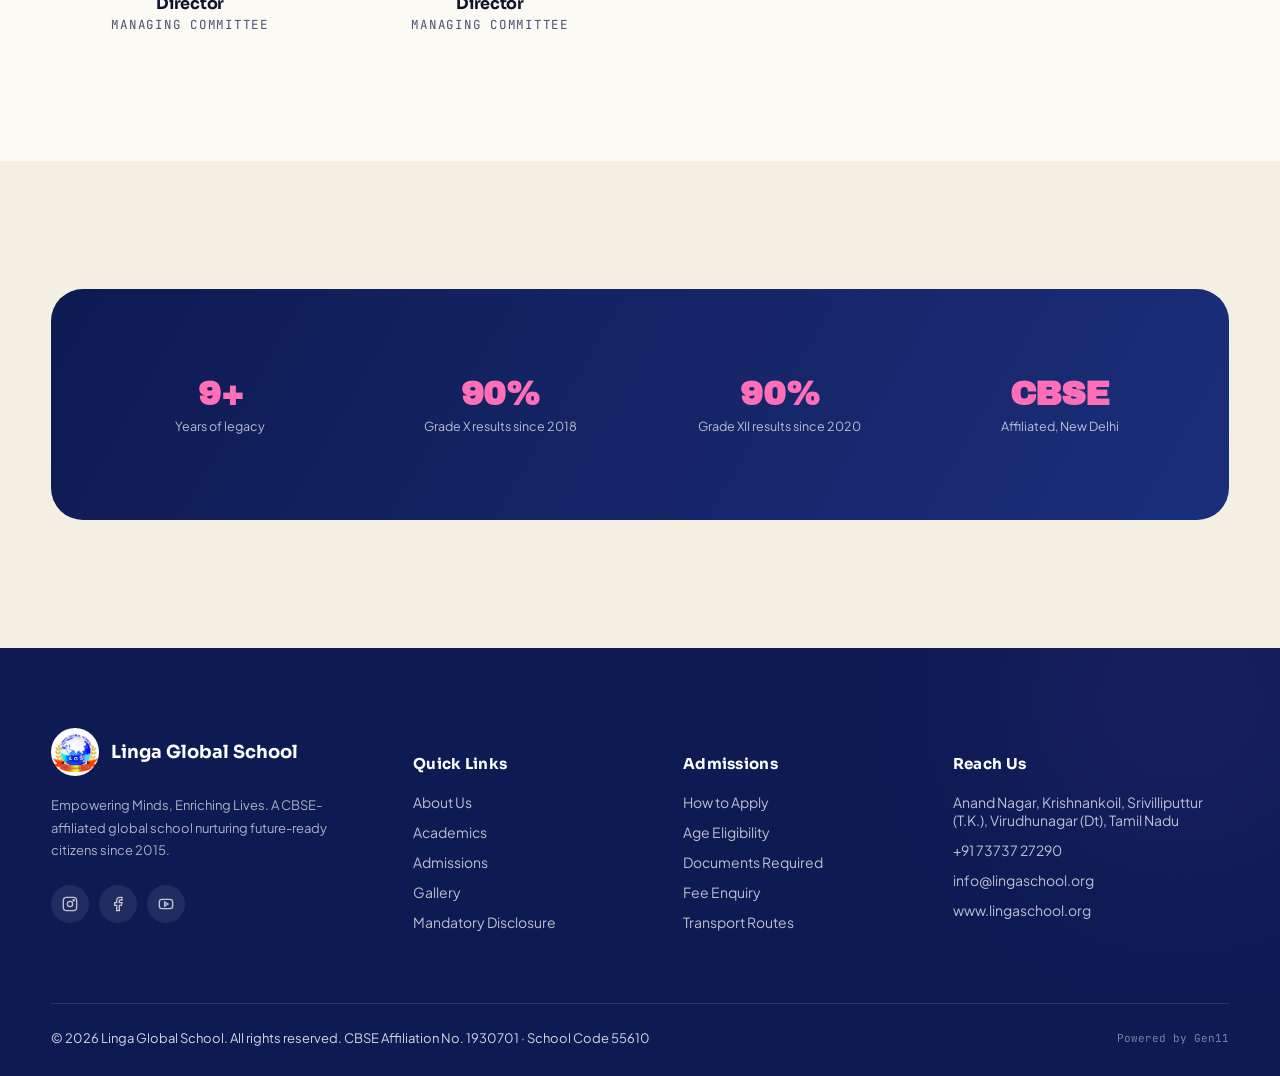
==== commit a732668c: "Update about.html" ====
--- a/about.html
+++ b/about.html
@@ -8,7 +8,7 @@
 <meta name="theme-color" content="#1B2E7A">
 <link rel="icon" href="assets/images/logo-round.jpg">
 <link rel="preconnect" href="https://fonts.googleapis.com">
-<link href="https://fonts.googleapis.com/css2?family=Sora:wght@400;500;600;700;800&family=Plus+Jakarta+Sans:wght@400;500;600;700;800&family=JetBrains+Mono:wght@400;500;700&display=swap" rel="stylesheet">
+<link href="https://fonts.googleapis.com/css2?family=Sora:wght@400;500;600;700;800&family=Plus+Jakarta+Sans:wght@400;500;600;700;800&family=JetBrains+Mono:wght@400;500;700&family=Archivo+Black&display=swap" rel="stylesheet">
 <link rel="stylesheet" href="assets/css/style.css">
 </head>
 <body>
--- a/assets/css/style.css
+++ b/assets/css/style.css
@@ -0,0 +1,578 @@
+/* ==========================================================================
+   LINGA GLOBAL SCHOOL — Design System
+   Signature motif: the "Orbit" — concentric rings + a globe, lifted directly
+   from the school's own crest, animated slowly through every section as the
+   site's recurring visual thread (global reach, constant motion, quiet orbit).
+   ========================================================================== */
+
+:root{
+  /* ---- Brand tokens ---- */
+  --yellow:        #FF6FB8;   /* Light Pink accent */
+  --yellow-dim:    #E0459A;   /* Magenta */
+  --royal:         #1B2E7A;   /* Royal Blue */
+  --royal-deep:    #0E1A52;
+  --royal-soft:    #2E45A8;
+  --gold:          #B23FE0;   /* Magenta-Violet accent */
+  --gold-soft:     #E6A8F2;   /* Soft Lilac-Pink */
+
+  /* ---- Light theme surface ---- */
+  --bg:            #FBFAF5;
+  --bg-alt:        #F3EFE2;
+  --surface:       #FFFFFF;
+  --surface-glass: rgba(255,255,255,0.6);
+  --ink:           #10142B;
+  --ink-soft:      #4B5170;
+  --line:          rgba(16,20,43,0.10);
+
+  /* ---- Type ---- */
+  --f-display: 'Sora', sans-serif;
+  --f-body:    'Plus Jakarta Sans', sans-serif;
+  --f-mono:    'JetBrains Mono', monospace;
+  --f-number:  'Archivo Black', sans-serif;
+
+  --radius-sm: 12px;
+  --radius-md: 20px;
+  --radius-lg: 32px;
+  --shadow-1: 0 2px 10px rgba(14,26,82,0.06);
+  --shadow-2: 0 20px 60px -20px rgba(14,26,82,0.25);
+  --ease: cubic-bezier(.22,1,.36,1);
+}
+
+[data-theme="dark"]{
+  --bg:            #070A1C;
+  --bg-alt:        #0C1130;
+  --surface:       #10163A;
+  --surface-glass: rgba(16,22,58,0.55);
+  --ink:           #F4F3EC;
+  --ink-soft:      #B7BCDC;
+  --line:          rgba(255,255,255,0.10);
+  --shadow-2: 0 20px 60px -20px rgba(0,0,0,0.6);
+}
+
+*,*::before,*::after{ box-sizing:border-box; }
+html{ scroll-behavior:smooth; }
+@media (prefers-reduced-motion: reduce){
+  html{ scroll-behavior:auto; }
+  *,*::before,*::after{ animation-duration:.001ms !important; animation-iteration-count:1 !important; transition-duration:.001ms !important; scroll-behavior:auto !important; }
+}
+
+body{
+  margin:0;
+  font-family:var(--f-body);
+  background:var(--bg);
+  color:var(--ink);
+  -webkit-font-smoothing:antialiased;
+  overflow-x:hidden;
+  transition:background .5s var(--ease), color .5s var(--ease);
+}
+
+img{ max-width:100%; display:block; }
+a{ color:inherit; text-decoration:none; }
+ul{ margin:0; padding:0; list-style:none; }
+button{ font-family:inherit; }
+::selection{ background:var(--gold); color:var(--royal-deep); }
+
+:focus-visible{ outline:2px solid var(--gold); outline-offset:3px; border-radius:4px; }
+
+h1,h2,h3,h4{ font-family:var(--f-display); margin:0; line-height:1.08; letter-spacing:-0.02em; }
+p{ margin:0; }
+
+.container{ width:min(1240px, 92%); margin-inline:auto; position:relative; }
+.container-wide{ width:min(1440px, 94%); margin-inline:auto; position:relative; }
+
+section{ position:relative; padding:clamp(70px,10vw,140px) 0; }
+
+.eyebrow{
+  display:inline-flex; align-items:center; gap:10px;
+  font-family:var(--f-mono); font-size:12.5px; letter-spacing:.14em; text-transform:uppercase;
+  color:var(--royal-soft); font-weight:500;
+}
+[data-theme="dark"] .eyebrow{ color:var(--gold-soft); }
+.eyebrow::before{ content:''; width:26px; height:1px; background:currentColor; opacity:.6; }
+
+.section-head{ max-width:720px; margin-bottom:56px; }
+.section-head h2{ font-size:clamp(30px,4.2vw,50px); margin-top:14px; }
+.section-head p{ margin-top:18px; font-size:17px; color:var(--ink-soft); line-height:1.7; }
+.section-head.center{ margin-inline:auto; text-align:center; }
+
+/* ---- Buttons ---- */
+.btn{
+  display:inline-flex; align-items:center; justify-content:center; gap:8px;
+  font-family:var(--f-body); font-weight:700; font-size:14.5px;
+  padding:15px 30px; border-radius:100px; border:1px solid transparent;
+  cursor:pointer; position:relative; overflow:hidden; white-space:nowrap;
+  transition:transform .35s var(--ease), box-shadow .35s var(--ease), background .35s var(--ease), color .35s var(--ease);
+}
+.btn span{ position:relative; z-index:2; display:inline-flex; align-items:center; gap:8px;}
+.btn-primary{ background:var(--yellow); color:var(--royal-deep); box-shadow:0 10px 30px -10px rgba(255,111,184,.6); }
+.btn-primary:hover{ transform:translateY(-3px); box-shadow:0 16px 34px -10px rgba(255,111,184,.75); }
+.btn-outline{ background:transparent; color:var(--ink); border-color:var(--line); backdrop-filter:blur(6px); }
+.btn-outline:hover{ transform:translateY(-3px); border-color:var(--gold); color:var(--royal-soft); }
+[data-theme="dark"] .btn-outline:hover{ color:var(--gold-soft); }
+.btn-ghost{ background:var(--surface-glass); border-color:var(--line); color:var(--ink); }
+.btn-sm{ padding:10px 20px; font-size:13px; }
+.btn-block{ width:100%; }
+
+/* magnetic wrapper */
+.magnetic{ display:inline-block; }
+
+/* ==========================================================================
+   NAVBAR
+   ========================================================================== */
+.nav{
+  position:fixed; top:0; left:0; right:0; z-index:1000;
+  padding:20px 0;
+  transition:padding .4s var(--ease), background .4s var(--ease), box-shadow .4s var(--ease);
+}
+.nav.scrolled{
+  padding:12px 0;
+  background:var(--surface-glass);
+  backdrop-filter:blur(18px) saturate(160%);
+  box-shadow:var(--shadow-1);
+  border-bottom:1px solid var(--line);
+}
+.nav-inner{ display:flex; align-items:center; justify-content:space-between; gap:20px; width:min(1440px, 94%); margin-inline:auto; }
+.brand{ display:flex; align-items:center; gap:12px; font-family:var(--f-display); font-weight:700; }
+.brand img{ width:44px; height:44px; border-radius:50%; object-fit:cover; box-shadow:0 0 0 3px var(--surface), 0 6px 18px rgba(0,0,0,.15); }
+.brand-text{ display:flex; flex-direction:column; line-height:1.15; }
+.brand-text b{ font-size:16.5px; letter-spacing:-0.01em; }
+.brand-text small{ font-family:var(--f-mono); font-size:10px; letter-spacing:.12em; color:var(--ink-soft); text-transform:uppercase; }
+
+.nav-links{ display:flex; align-items:center; gap:0; }
+.nav-links a{ font-size:13.5px; font-weight:600; padding:10px 11px; border-radius:100px; color:var(--ink-soft); }
+.nav-links a:hover, .nav-links a.active{ color:var(--ink); background:var(--surface-glass); }
+
+.nav-actions{ display:flex; align-items:center; gap:10px; }
+.theme-toggle{
+  width:42px; height:42px; border-radius:50%; border:1px solid var(--line); background:var(--surface-glass);
+  display:flex; align-items:center; justify-content:center; cursor:pointer; color:var(--ink);
+  transition:transform .3s;
+}
+.theme-toggle:hover{ transform:rotate(20deg); }
+.theme-toggle svg{ width:19px; height:19px; }
+.theme-toggle .sun{ display:none; }
+[data-theme="dark"] .theme-toggle .sun{ display:block; }
+[data-theme="dark"] .theme-toggle .moon{ display:none; }
+
+.nav-burger{ display:none; width:42px; height:42px; border-radius:50%; border:1px solid var(--line); background:var(--surface-glass); align-items:center; justify-content:center; cursor:pointer; }
+.nav-burger span{ display:block; width:16px; height:2px; background:var(--ink); position:relative; }
+.nav-burger span::before,.nav-burger span::after{ content:''; position:absolute; left:0; width:16px; height:2px; background:var(--ink); transition:transform .3s; }
+.nav-burger span::before{ top:-5px; } .nav-burger span::after{ top:5px; }
+
+.mobile-panel{
+  position:fixed; inset:0; z-index:999; background:var(--bg); padding:110px 28px 40px;
+  transform:translateY(-100%); transition:transform .5s var(--ease); overflow-y:auto;
+}
+.mobile-panel.open{ transform:translateY(0); }
+.mobile-panel a{ display:block; font-family:var(--f-display); font-size:26px; padding:14px 0; border-bottom:1px solid var(--line); }
+
+@media (max-width: 1300px){
+  .nav-links{ display:none; }
+  .nav-burger{ display:flex; }
+}
+
+/* ==========================================================================
+   ORBIT BACKGROUND SYSTEM (signature motif)
+   ========================================================================== */
+.orbit-field{ position:absolute; inset:0; overflow:hidden; pointer-events:none; z-index:0; }
+.orbit-field svg{ position:absolute; }
+.orb{
+  position:absolute; border-radius:50%; filter:blur(95px); opacity:.5;
+  animation:drift 22s ease-in-out infinite;
+}
+@keyframes drift{
+  0%,100%{ transform:translate(0,0) scale(1); }
+  50%{ transform:translate(30px,-40px) scale(1.08); }
+}
+.orb-yellow{ background:radial-gradient(circle, var(--yellow) 0%, var(--gold) 55%, transparent 78%); }
+.orb-blue{ background:radial-gradient(circle, var(--royal-soft) 0%, var(--gold) 55%, transparent 78%); }
+.orb-gold{ background:radial-gradient(circle, var(--gold) 0%, var(--royal-soft) 60%, transparent 80%); }
+
+.ring{
+  position:absolute; border-radius:50%; border:1px solid var(--line);
+  animation:spin 90s linear infinite;
+}
+@keyframes spin{ to{ transform:rotate(360deg); } }
+.ring.reverse{ animation-direction:reverse; }
+
+.star{ position:absolute; width:3px; height:3px; border-radius:50%; background:var(--gold); opacity:.6; animation:twinkle 4s ease-in-out infinite; }
+@keyframes twinkle{ 0%,100%{ opacity:.15; } 50%{ opacity:.9; } }
+
+/* section divider svg wave */
+.divider{ display:block; width:100%; height:auto; }
+
+/* ==========================================================================
+   REVEAL ANIMATIONS
+   ========================================================================== */
+[data-reveal]{ opacity:0; transform:translateY(36px); transition:opacity .9s var(--ease), transform .9s var(--ease); }
+[data-reveal].in{ opacity:1; transform:translateY(0); }
+[data-reveal="scale"]{ transform:scale(.92); }
+[data-reveal="scale"].in{ transform:scale(1); }
+[data-reveal="left"]{ transform:translateX(-40px); }
+[data-reveal="left"].in{ transform:translateX(0); }
+[data-reveal="right"]{ transform:translateX(40px); }
+[data-reveal="right"].in{ transform:translateX(0); }
+[data-reveal="blur"]{ filter:blur(14px); }
+[data-reveal="blur"].in{ filter:blur(0); }
+
+.stagger > *{ transition-delay:calc(var(--i,0) * 90ms); }
+
+/* ==========================================================================
+   GLASS CARD
+   ========================================================================== */
+.glass{
+  background:var(--surface-glass);
+  backdrop-filter:blur(16px) saturate(150%);
+  border:1px solid var(--line);
+  border-radius:var(--radius-md);
+}
+.card{
+  background:var(--surface); border:1px solid var(--line); border-radius:var(--radius-md);
+  padding:34px 28px; transition:transform .45s var(--ease), box-shadow .45s var(--ease), border-color .45s;
+  position:relative; overflow:hidden;
+}
+.card:hover{ transform:translateY(-8px); box-shadow:var(--shadow-2); border-color:transparent; }
+.card .icon-wrap{
+  width:56px; height:56px; border-radius:16px; display:flex; align-items:center; justify-content:center;
+  background:linear-gradient(140deg,var(--yellow),var(--gold)); color:var(--royal-deep); margin-bottom:22px;
+  box-shadow:0 10px 24px -8px rgba(255,111,184,.55);
+}
+.card .icon-wrap svg{ width:26px; height:26px; }
+.card h3{ font-size:19px; margin-bottom:10px; }
+.card p{ color:var(--ink-soft); font-size:14.5px; line-height:1.65; }
+
+/* ==========================================================================
+   HERO
+   ========================================================================== */
+.hero{
+  min-height:100svh; display:flex; align-items:center; position:relative;
+  padding-top:120px; padding-bottom:60px;
+  background:
+    radial-gradient(ellipse 1100px 750px at 10% -10%, rgba(255,111,184,.18), transparent 70%),
+    radial-gradient(ellipse 900px 700px at 55% 20%, rgba(178,63,224,.14), transparent 72%),
+    radial-gradient(ellipse 1100px 850px at 100% 10%, rgba(27,46,122,.22), transparent 70%),
+    var(--bg);
+  overflow:hidden;
+}
+[data-theme="dark"] .hero{
+  background:
+    radial-gradient(ellipse 1100px 750px at 10% -10%, rgba(255,111,184,.14), transparent 70%),
+    radial-gradient(ellipse 900px 700px at 55% 20%, rgba(178,63,224,.16), transparent 72%),
+    radial-gradient(ellipse 1200px 900px at 100% 0%, rgba(46,69,168,.35), transparent 70%),
+    var(--bg);
+}
+.hero-grid{ display:grid; grid-template-columns:1.05fr .95fr; gap:60px; align-items:center; }
+.hero-tag{
+  display:inline-flex; align-items:center; gap:10px; padding:8px 16px 8px 8px; border-radius:100px;
+  background:var(--surface-glass); border:1px solid var(--line); font-size:13px; font-weight:600; margin-bottom:26px;
+}
+.hero-tag img{ width:26px; height:26px; border-radius:50%; }
+.hero h1{ font-size:clamp(42px,6.4vw,80px); }
+.hero h1 .line{ display:block; }
+.hero h1 .accent{ color:var(--royal); position:relative; }
+[data-theme="dark"] .hero h1 .accent{ color:var(--yellow); }
+.hero p.lead{ margin-top:24px; font-size:18px; color:var(--ink-soft); max-width:520px; line-height:1.75; }
+.hero-actions{ display:flex; flex-wrap:wrap; gap:14px; margin-top:34px; }
+.hero-watch{ display:inline-flex; align-items:center; gap:12px; font-weight:700; font-size:14.5px; cursor:pointer; }
+.hero-watch .play{
+  width:46px; height:46px; border-radius:50%; background:var(--royal); color:#fff; display:flex; align-items:center; justify-content:center;
+  box-shadow:0 0 0 6px rgba(27,46,122,.12);
+}
+[data-theme="dark"] .hero-watch .play{ background:var(--gold); color:var(--royal-deep); box-shadow:0 0 0 6px rgba(178,63,224,.15); }
+
+.hero-visual{ position:relative; aspect-ratio:1/1.05; }
+.hero-photo{
+  position:absolute; inset:6%; border-radius:36px; overflow:hidden; box-shadow:var(--shadow-2);
+  border:6px solid var(--surface);
+}
+.hero-photo img{ width:100%; height:100%; object-fit:cover; }
+.hero-orbit-ring{ position:absolute; inset:0; border-radius:50%; border:1px dashed var(--line); animation:spin 60s linear infinite; }
+.hero-orbit-ring.r2{ inset:-8%; animation-duration:80s; animation-direction:reverse; }
+.hero-badge{
+  position:absolute; padding:14px 18px; border-radius:18px; z-index:3;
+  display:flex; align-items:center; gap:12px; box-shadow:var(--shadow-2);
+}
+.hero-badge.badge-1{ top:6%; left:-8%; }
+.hero-badge.badge-2{ bottom:8%; right:-10%; }
+.hero-badge b{ display:block; font-family:var(--f-number); font-size:19px; letter-spacing:-0.01em; }
+.hero-badge span{ font-size:11.5px; color:var(--ink-soft); }
+@media (max-width:980px){
+  .hero-grid{ grid-template-columns:1fr; }
+  .hero-badge{ display:none; }
+}
+
+.stat-strip{
+  margin-top:70px; display:grid; grid-template-columns:repeat(4,1fr); gap:1px;
+  background:var(--line); border-radius:var(--radius-md); overflow:hidden; border:1px solid var(--line);
+}
+.stat-cell{ background:var(--surface); padding:26px 20px; text-align:center; }
+.stat-cell b{ font-family:var(--f-number); font-size:clamp(24px,3vw,34px); color:var(--royal); display:block; letter-spacing:-0.01em; }
+[data-theme="dark"] .stat-cell b{ color:var(--yellow); }
+.stat-cell span{ font-size:12.5px; color:var(--ink-soft); display:block; margin-top:6px; }
+@media (max-width:760px){ .stat-strip{ grid-template-columns:repeat(2,1fr); } }
+
+/* ==========================================================================
+   GRIDS
+   ========================================================================== */
+.grid-2{ display:grid; grid-template-columns:1fr 1fr; gap:28px; }
+.grid-3{ display:grid; grid-template-columns:repeat(3,1fr); gap:26px; }
+.grid-4{ display:grid; grid-template-columns:repeat(4,1fr); gap:22px; }
+@media (max-width:980px){ .grid-3,.grid-4{ grid-template-columns:repeat(2,1fr); } .grid-2{ grid-template-columns:1fr; } }
+@media (max-width:620px){ .grid-3,.grid-4{ grid-template-columns:1fr; } }
+
+/* ==========================================================================
+   TIMELINE
+   ========================================================================== */
+.timeline{ position:relative; padding-left:40px; }
+.timeline::before{ content:''; position:absolute; left:9px; top:6px; bottom:6px; width:2px; background:linear-gradient(var(--gold),var(--royal-soft)); }
+.t-item{ position:relative; padding-bottom:44px; }
+.t-item:last-child{ padding-bottom:0; }
+.t-dot{ position:absolute; left:-40px; top:2px; width:20px; height:20px; border-radius:50%; background:var(--surface); border:3px solid var(--gold); }
+.t-item b{ font-family:var(--f-number); color:var(--royal-soft); font-size:13px; letter-spacing:.02em; }
+[data-theme="dark"] .t-item b{ color:var(--gold-soft); }
+.t-item h4{ font-size:19px; margin:6px 0 8px; }
+.t-item p{ color:var(--ink-soft); font-size:14.5px; line-height:1.65; max-width:600px; }
+
+/* ==========================================================================
+   COUNTERS SECTION
+   ========================================================================== */
+.counter-band{
+  background:linear-gradient(120deg,var(--royal-deep),var(--royal));
+  color:#fff; border-radius:var(--radius-lg); padding:60px 40px; position:relative; overflow:hidden;
+}
+.counter-band .grid-4{ position:relative; z-index:2; }
+.counter-band .stat-cell{ background:transparent; }
+.counter-band .stat-cell b{ color:var(--yellow); }
+.counter-band .stat-cell span{ color:rgba(255,255,255,.7); }
+
+/* ==========================================================================
+   FOUNDER / LEADERSHIP
+   ========================================================================== */
+.founder-wrap{ display:grid; grid-template-columns:.8fr 1.2fr; gap:56px; align-items:center; }
+.founder-photo{ position:relative; }
+.founder-photo .frame{ border-radius:var(--radius-lg); overflow:hidden; border:6px solid var(--surface); box-shadow:var(--shadow-2); }
+.founder-photo .frame img{ width:100%; aspect-ratio:4/5; object-fit:cover; }
+.founder-quote{ font-family:var(--f-display); font-size:22px; line-height:1.5; margin:20px 0 24px; }
+.founder-name{ font-weight:700; font-size:17px; }
+.founder-role{ color:var(--ink-soft); font-size:13.5px; margin-top:2px; }
+@media (max-width:900px){ .founder-wrap{ grid-template-columns:1fr; } }
+
+.leader-card{ text-align:center; }
+.leader-card .photo{ width:110px; height:110px; border-radius:50%; overflow:hidden; margin:0 auto 16px; border:4px solid var(--surface); box-shadow:var(--shadow-1); }
+.leader-card .photo img{ width:100%; height:100%; object-fit:cover; }
+.leader-card h4{ font-size:16px; }
+.leader-card span{ font-size:12.5px; color:var(--ink-soft); font-family:var(--f-mono); text-transform:uppercase; letter-spacing:.06em; }
+
+/* ==========================================================================
+   FOOTER
+   ========================================================================== */
+.footer{
+  background:var(--royal-deep); color:rgba(255,255,255,.82); padding:80px 0 30px; position:relative; overflow:hidden;
+}
+.footer a{ color:rgba(255,255,255,.72); transition:color .3s; }
+.footer a:hover{ color:var(--yellow); }
+.footer-grid{ display:grid; grid-template-columns:1.4fr 1fr 1fr 1.2fr; gap:40px; position:relative; z-index:2; }
+.footer h5{ color:#fff; font-family:var(--f-display); font-size:15px; margin-bottom:20px; letter-spacing:.02em; }
+.footer li{ margin-bottom:12px; font-size:14px; }
+.footer-brand{ display:flex; align-items:center; gap:12px; margin-bottom:18px; }
+.footer-brand img{ width:48px; height:48px; border-radius:50%; }
+.footer-brand b{ font-family:var(--f-display); color:#fff; font-size:18px; }
+.footer-bottom{ margin-top:60px; padding-top:26px; border-top:1px solid rgba(255,255,255,.12); display:flex; justify-content:space-between; align-items:center; flex-wrap:wrap; gap:16px; font-size:13px; position:relative; z-index:2; }
+.socials{ display:flex; gap:10px; }
+.socials a{ width:38px; height:38px; border-radius:50%; background:rgba(255,255,255,.08); display:flex; align-items:center; justify-content:center; }
+.socials a:hover{ background:var(--yellow); color:var(--royal-deep); }
+.socials svg{ width:16px; height:16px; }
+.back-top{
+  position:fixed; right:26px; bottom:26px; width:50px; height:50px; border-radius:50%;
+  background:var(--yellow); color:var(--royal-deep); display:flex; align-items:center; justify-content:center;
+  box-shadow:0 10px 24px -6px rgba(255,111,184,.6); z-index:500; opacity:0; pointer-events:none; transform:translateY(20px);
+  transition:opacity .4s, transform .4s; cursor:pointer;
+}
+.back-top.show{ opacity:1; pointer-events:auto; transform:translateY(0); }
+.credit{ font-family:var(--f-mono); font-size:11px; opacity:.55; }
+@media (max-width:900px){ .footer-grid{ grid-template-columns:1fr 1fr; } }
+@media (max-width:560px){ .footer-grid{ grid-template-columns:1fr; } }
+
+/* ==========================================================================
+   PAGE HERO (inner pages)
+   ========================================================================== */
+.page-hero{
+  padding:170px 0 80px; position:relative; overflow:hidden;
+  background:
+    radial-gradient(ellipse 900px 600px at 90% -10%, rgba(255,111,184,.16), transparent 68%),
+    radial-gradient(ellipse 800px 550px at 45% 15%, rgba(178,63,224,.12), transparent 70%),
+    radial-gradient(ellipse 850px 600px at 0% 0%, rgba(27,46,122,.18), transparent 68%),
+    var(--bg);
+}
+.page-hero .eyebrow{ margin-bottom:16px; }
+.page-hero h1{ font-size:clamp(36px,5.5vw,64px); max-width:820px; }
+.page-hero p{ margin-top:20px; font-size:17px; color:var(--ink-soft); max-width:600px; line-height:1.7; }
+.crumb{ display:flex; gap:8px; align-items:center; font-size:13px; color:var(--ink-soft); margin-bottom:20px; font-family:var(--f-mono); }
+
+/* ==========================================================================
+   TABS / PILLS
+   ========================================================================== */
+.pill-row{ display:flex; flex-wrap:wrap; gap:10px; margin-bottom:40px; }
+.pill{
+  padding:10px 20px; border-radius:100px; border:1px solid var(--line); font-size:13.5px; font-weight:600;
+  cursor:pointer; background:var(--surface); color:var(--ink-soft); transition:.3s;
+}
+.pill:hover{ border-color:var(--gold); }
+.pill.active{ background:var(--royal); color:#fff; border-color:var(--royal); }
+[data-theme="dark"] .pill.active{ background:var(--yellow); color:var(--royal-deep); }
+
+/* ==========================================================================
+   ACCORDION
+   ========================================================================== */
+.accordion-item{ border-bottom:1px solid var(--line); }
+.accordion-head{ display:flex; justify-content:space-between; align-items:center; padding:22px 4px; cursor:pointer; gap:20px; }
+.accordion-head h4{ font-size:17px; }
+.accordion-head .plus{ width:26px; height:26px; border-radius:50%; border:1px solid var(--line); display:flex; align-items:center; justify-content:center; flex-shrink:0; transition:transform .4s var(--ease); position:relative; }
+.accordion-head .plus::before,.accordion-head .plus::after{ content:''; position:absolute; background:var(--ink); }
+.accordion-head .plus::before{ width:10px; height:1.5px; }
+.accordion-head .plus::after{ width:1.5px; height:10px; transition:opacity .3s; }
+.accordion-item.open .plus{ transform:rotate(45deg); background:var(--yellow); }
+.accordion-item.open .plus::before, .accordion-item.open .plus::after{ background:var(--royal-deep); }
+.accordion-body{ max-height:0; overflow:hidden; transition:max-height .5s var(--ease); }
+.accordion-body-in{ padding:0 4px 26px; color:var(--ink-soft); font-size:14.5px; line-height:1.75; }
+
+/* ==========================================================================
+   FORMS
+   ========================================================================== */
+.field{ margin-bottom:18px; }
+.field label{ display:block; font-size:13px; font-weight:700; margin-bottom:8px; }
+.field input, .field select, .field textarea{
+  width:100%; padding:14px 16px; border-radius:12px; border:1px solid var(--line); background:var(--surface);
+  color:var(--ink); font-family:inherit; font-size:14.5px; transition:border-color .3s, box-shadow .3s;
+}
+.field input:focus, .field select:focus, .field textarea:focus{ border-color:var(--gold); box-shadow:0 0 0 4px rgba(178,63,224,.15); outline:none; }
+.field textarea{ resize:vertical; min-height:110px; }
+
+/* ==========================================================================
+   MISC helpers
+   ========================================================================== */
+.text-royal{ color:var(--royal); } [data-theme="dark"] .text-royal{ color:var(--yellow); }
+.mt-8{ margin-top:8px; } .mt-16{ margin-top:16px; } .mt-24{ margin-top:24px; } .mt-40{ margin-top:40px; }
+.flex{ display:flex; } .items-center{ align-items:center; } .justify-between{ justify-content:space-between; } .gap-10{ gap:10px; }
+.muted{ color:var(--ink-soft); }
+.small{ font-size:13px; }
+.tag{ display:inline-block; padding:5px 12px; border-radius:100px; background:var(--surface-glass); border:1px solid var(--line); font-size:11.5px; font-weight:700; letter-spacing:.04em; text-transform:uppercase; font-family:var(--f-mono); }
+
+.loader{
+  position:fixed; inset:0; z-index:3000; background:var(--royal-deep); display:flex; align-items:center; justify-content:center;
+  transition:opacity .7s var(--ease), visibility .7s var(--ease);
+}
+.loader.hide{ opacity:0; visibility:hidden; }
+.loader-globe{ width:64px; height:64px; border-radius:50%; border:3px solid rgba(255,111,184,.25); border-top-color:var(--yellow); animation:spin 1s linear infinite; }
+
+/* ==========================================================================
+   CONTACT PAGE — balanced layout, blended panel, gradient polish
+   ========================================================================== */
+.contact-layout{ display:grid; grid-template-columns:.92fr 1.08fr; gap:32px; align-items:stretch; }
+
+.contact-info-grid{ display:grid; grid-template-columns:1fr 1fr; gap:16px; align-content:start; }
+.contact-info-grid .card{ padding:26px 22px; }
+.contact-info-grid .card:last-child:nth-child(odd){ grid-column:1 / -1; }
+
+/* single seamless glass panel: map + form blended into one rounded block,
+   no dead gap between them */
+.contact-panel{
+  position:relative; display:flex; flex-direction:column; overflow:hidden;
+  border-radius:var(--radius-lg);
+  border:1px solid transparent;
+  background:
+    linear-gradient(var(--surface-glass), var(--surface-glass)) padding-box,
+    linear-gradient(150deg, var(--yellow), var(--gold-soft), var(--royal-soft)) border-box;
+  backdrop-filter:blur(18px) saturate(160%);
+  box-shadow:var(--shadow-1);
+}
+.contact-map{ position:relative; line-height:0; }
+.contact-map iframe{ width:100%; height:230px; border:0; display:block; filter:saturate(1.05); }
+[data-theme="dark"] .contact-map iframe{ filter:invert(0.92) grayscale(.28) contrast(0.9); }
+.contact-map::after{
+  content:''; position:absolute; inset:0; pointer-events:none;
+  background:linear-gradient(180deg, rgba(0,0,0,0) 55%, var(--surface) 130%);
+  opacity:.35;
+}
+.contact-form{ padding:34px 32px 32px; }
+.contact-form h3{ margin-bottom:4px; }
+
+@media (max-width:980px){
+  .contact-layout{ grid-template-columns:1fr; }
+}
+@media (max-width:560px){
+  .contact-info-grid{ grid-template-columns:1fr; }
+  .contact-info-grid .card:last-child:nth-child(odd){ grid-column:auto; }
+}
+
+/* ==========================================================================
+   ADMISSIONS — tighten vertical rhythm + gradient-bordered apply card
+   ========================================================================== */
+#apply{ padding-top:36px; }
+#apply form.glass{
+  position:relative;
+  border:1px solid transparent;
+  background:
+    linear-gradient(var(--surface-glass), var(--surface-glass)) padding-box,
+    linear-gradient(150deg, var(--yellow), var(--gold-soft), var(--royal-soft)) border-box;
+  box-shadow:var(--shadow-1);
+}
+
+/* ==========================================================================
+   FORM SUBMISSION MESSAGES — rounded, gradient-tinted status pills
+   ========================================================================== */
+.form-msg{
+  margin-top:16px; padding:13px 18px; border-radius:100px; text-align:center;
+  font-weight:600; font-size:13.5px; line-height:1.5; transition:background .3s, color .3s, border-color .3s;
+  border:1px solid var(--line); background:var(--surface-glass);
+}
+.form-msg.success{
+  background:linear-gradient(135deg, rgba(46,204,113,.16), rgba(46,204,113,.05));
+  color:#1a7a42; border-color:rgba(46,204,113,.35);
+}
+[data-theme="dark"] .form-msg.success{ color:#7CEBA8; }
+.form-msg.error{
+  background:linear-gradient(135deg, rgba(214,69,69,.16), rgba(214,69,69,.05));
+  color:#a83232; border-color:rgba(214,69,69,.35);
+}
+[data-theme="dark"] .form-msg.error{ color:#FF9AA6; }
+
+.btn:disabled{ opacity:.7; cursor:not-allowed; transform:none !important; }
+
+/* Mandatory Disclosure — document list */
+.doc-section{ margin-top:56px; }
+.doc-section h3.doc-heading{
+  font-size:13px; letter-spacing:.08em; text-transform:uppercase;
+  color:var(--royal-soft); font-weight:700; margin-bottom:18px;
+  display:flex; align-items:center; gap:10px;
+}
+[data-theme="dark"] .doc-section h3.doc-heading{ color:var(--gold-soft); }
+.doc-section h3.doc-heading::before{
+  content:''; width:22px; height:2px; background:var(--gold); flex:none;
+}
+.doc-list{ display:flex; flex-direction:column; gap:12px; }
+.doc-row{
+  display:flex; align-items:center; gap:16px;
+  padding:16px 20px; border:1px solid var(--line); border-radius:14px;
+  background:var(--surface); transition:transform .3s var(--ease), box-shadow .3s var(--ease), border-color .3s;
+}
+.doc-row:hover{ transform:translateY(-3px); box-shadow:var(--shadow-2); border-color:transparent; }
+.doc-row .doc-icon{
+  width:38px; height:38px; border-radius:10px; flex:none;
+  background:linear-gradient(135deg, var(--royal), var(--royal-soft));
+  display:flex; align-items:center; justify-content:center;
+}
+.doc-row .doc-icon svg{ width:18px; height:18px; stroke:#fff; }
+.doc-row .doc-info{ flex:1; min-width:0; }
+.doc-row .doc-info b{ font-size:14.5px; display:block; }
+.doc-row .doc-info span{ font-size:12.5px; color:var(--ink-soft); }
+.doc-row .btn{ flex:none; padding:9px 16px; font-size:13px; }
+.doc-table-wrap{ overflow-x:auto; margin-top:18px; }
+table.doc-table{ width:100%; border-collapse:collapse; font-size:13.5px; }
+table.doc-table th, table.doc-table td{
+  padding:12px 14px; text-align:left; border-bottom:1px solid var(--line); white-space:nowrap;
+}
+table.doc-table td{ font-family:var(--f-number); font-size:13px; letter-spacing:.01em; }
+table.doc-table th{ color:var(--royal-soft); font-weight:700; font-size:12px; text-transform:uppercase; letter-spacing:.04em; }
+[data-theme="dark"] table.doc-table th{ color:var(--gold-soft); }
+table.doc-table tr:last-child td{ border-bottom:none; }
